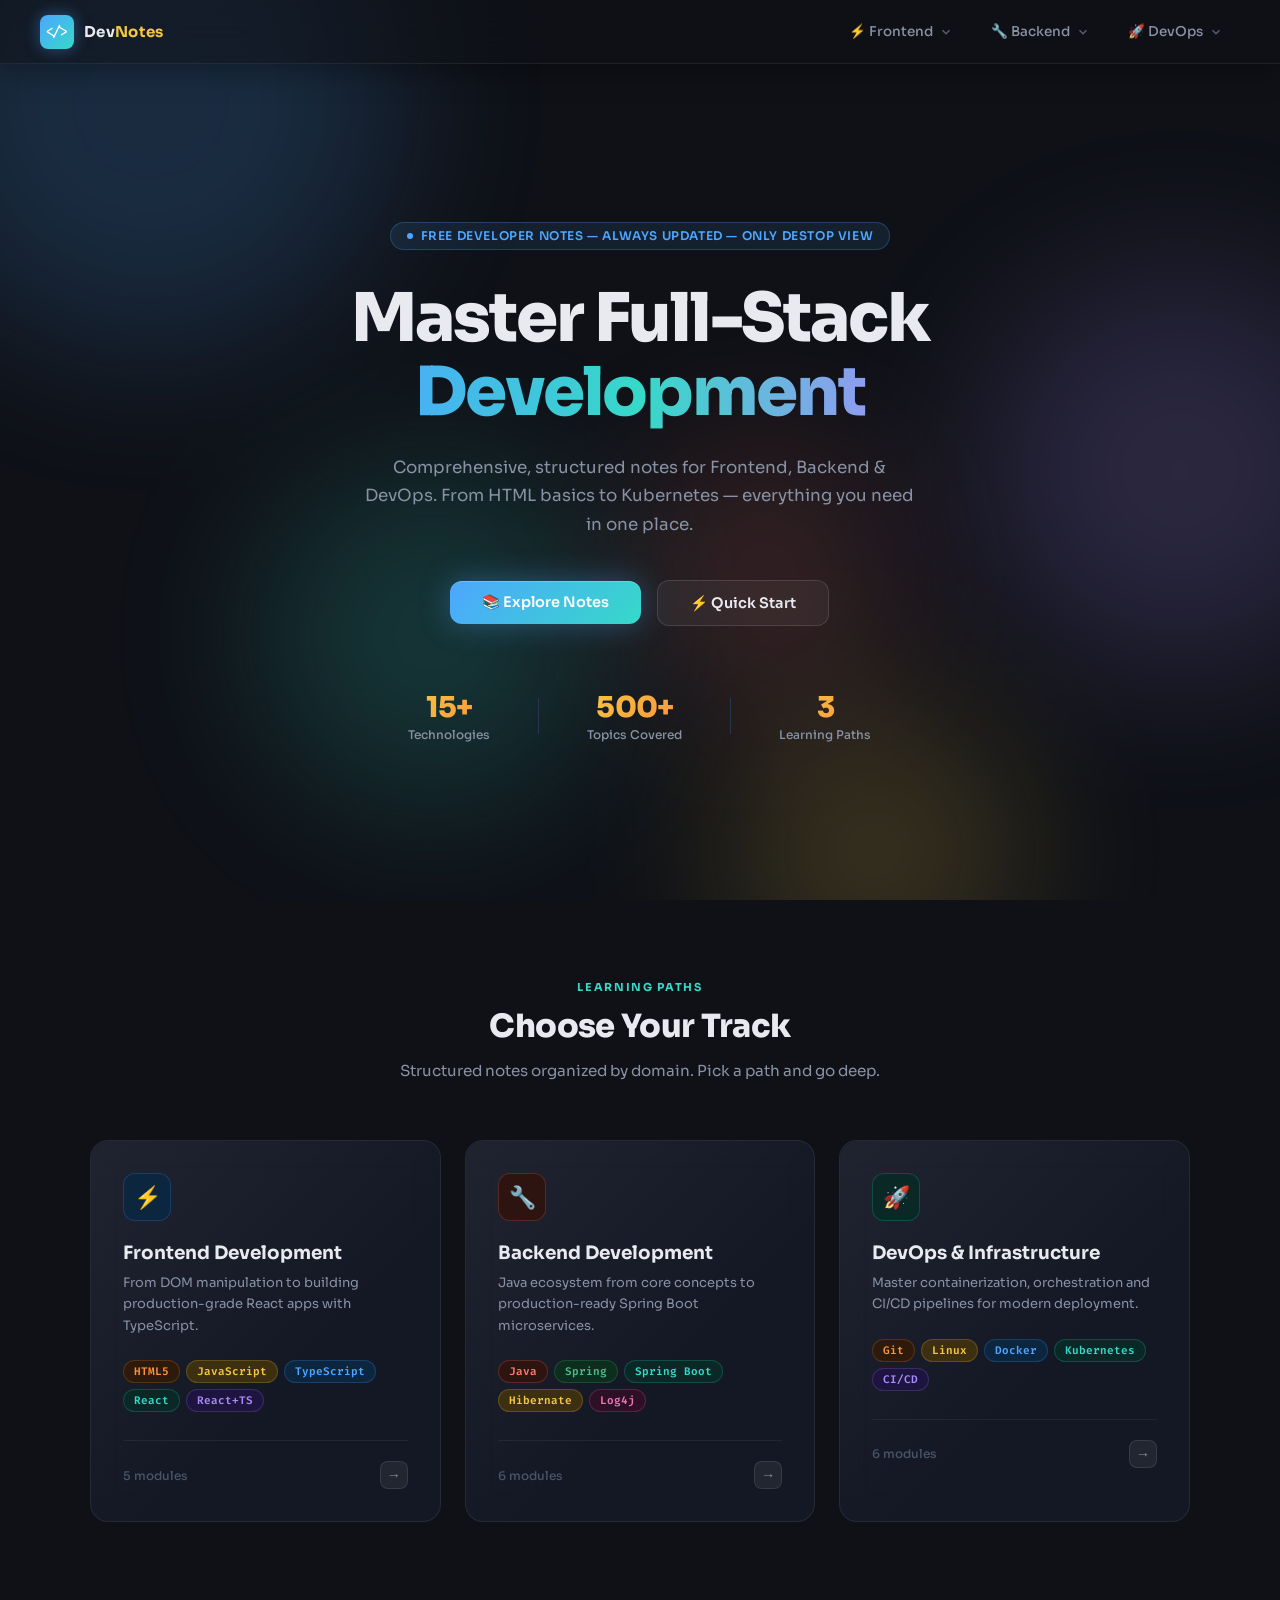
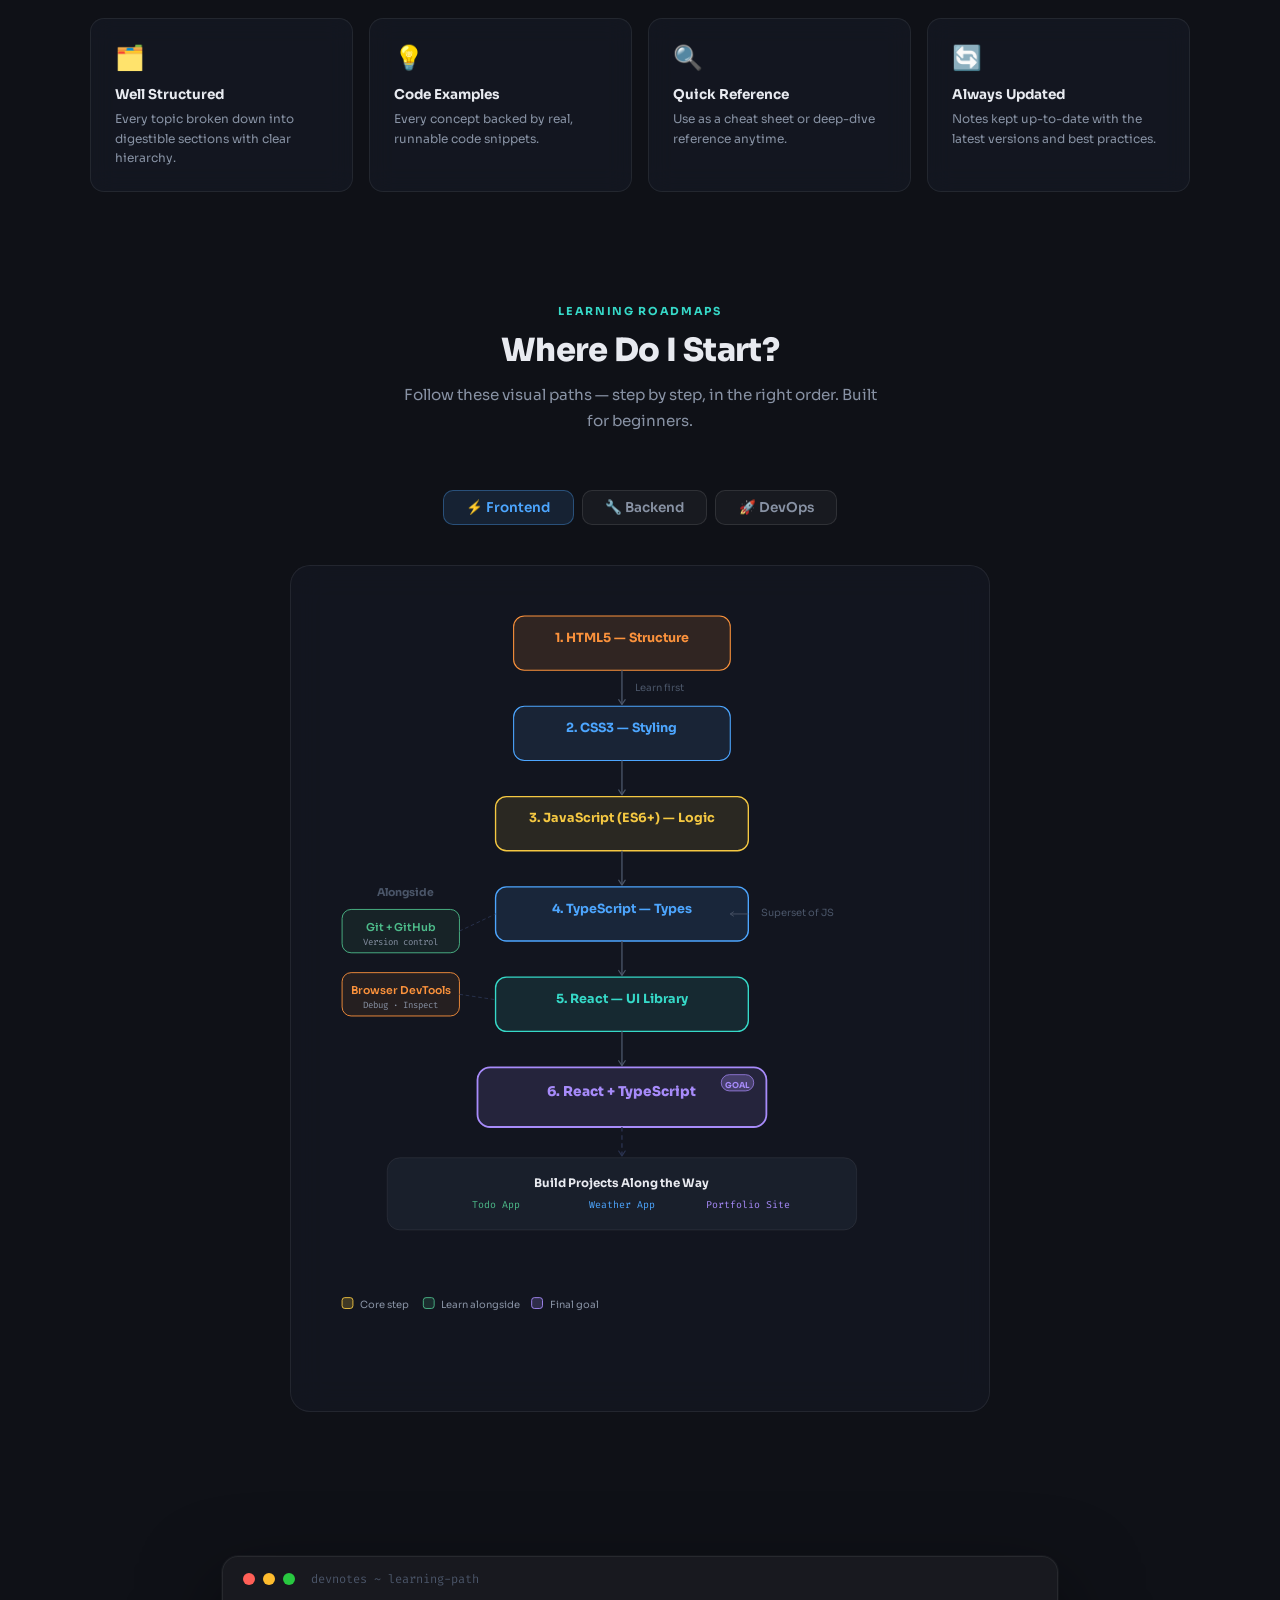
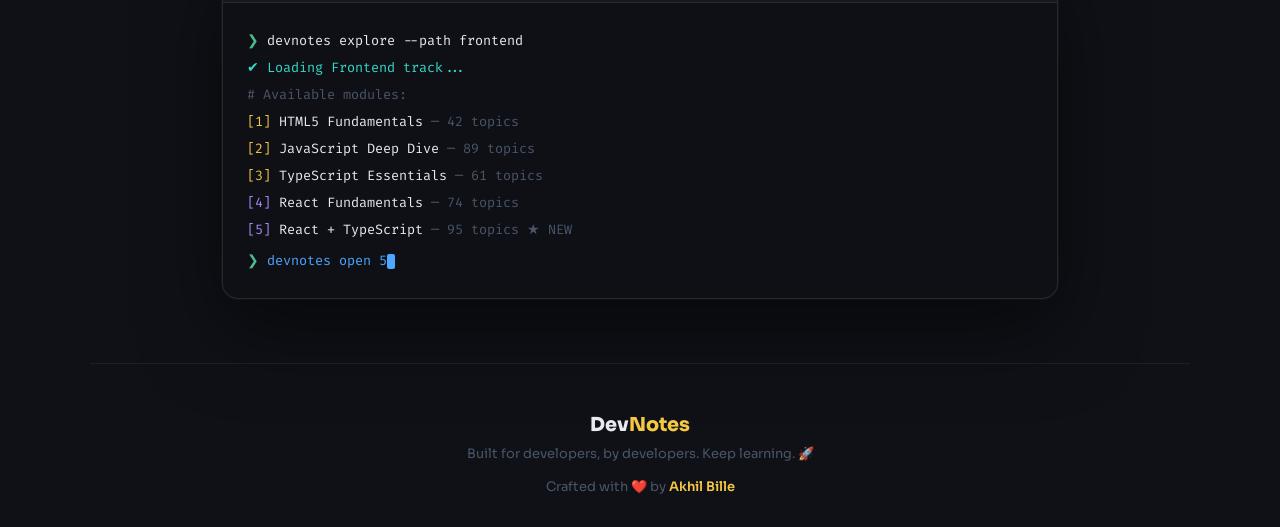
==== index.html @ 104e7ff0 "First Draft" ====
<!DOCTYPE html>
<html lang="en">
<head>
<meta charset="UTF-8">
<meta name="viewport" content="width=device-width, initial-scale=1.0">
<title>DevNotes — Master Full-Stack Development</title>
<link href="https://fonts.googleapis.com/css2?family=Fira+Code:wght@400;500&family=Sora:wght@300;400;500;600;700;800&display=swap" rel="stylesheet">
<link rel="stylesheet" href="/styles/index.css">
</head>
<body>

<!-- Background Orbs -->
<div class="bg-canvas">
  <div class="orb orb-1"></div>
  <div class="orb orb-2"></div>
  <div class="orb orb-3"></div>
  <div class="orb orb-4"></div>
  <div class="orb orb-5"></div>
</div>

<!-- ===== NAVBAR ===== -->
<nav class="navbar">
  <a href="#" class="nav-logo">
    <div class="nav-logo-icon">&lt;/&gt;</div>
    <span class="nav-logo-text">Dev<span>Notes</span></span>
  </a>

  <ul class="nav-links">

    <!-- Frontend -->
    <li class="nav-item">
      <button class="nav-link">
        <span>⚡ Frontend</span>
        <svg class="chevron" viewBox="0 0 24 24" fill="none" stroke="currentColor" stroke-width="2.5"><path d="M6 9l6 6 6-6"/></svg>
      </button>
      <div class="dropdown">
        <div class="dropdown-label">Core</div>
        <a class="dropdown-item" href="/Frontend/1.HTML and CSS/Complete_HTML_CSS_notes.html">
          <span class="di-dot" style="background:var(--c-orange)"></span> HTML5
          <span class="di-badge" style="background:var(--c-orange-dim);color:var(--c-orange)">Notes</span>
        </a>
        <a class="dropdown-item" href="/Frontend/2.JS/js-notes.html">
          <span class="di-dot" style="background:var(--c-yellow)"></span> JavaScript
          <span class="di-badge" style="background:var(--c-yellow-dim);color:var(--c-yellow)">Notes</span>
        </a>
        <a class="dropdown-item" href="/Frontend/3.TS/TypeScript Notes.html">
          <span class="di-dot" style="background:var(--c-blue)"></span> TypeScript
          <span class="di-badge" style="background:var(--c-blue-dim);color:var(--c-blue)">Notes</span>
        </a>
        <div class="dropdown-divider"></div>
        <div class="dropdown-label">Frameworks</div>
        <a class="dropdown-item" href="/Frontend/4.React/React_Complete_Notes.html">
          <span class="di-dot" style="background:var(--c-teal)"></span> React
          <span class="di-badge" style="background:var(--c-teal-dim);color:var(--c-teal)">Notes</span>
        </a>
        <a class="dropdown-item" href="/Frontend/4.React/Complete React Typescript notes.html">
          <span class="di-dot" style="background:var(--c-purple)"></span> React + TypeScript
          <span class="di-badge" style="background:var(--c-purple-dim);color:var(--c-purple)">New</span>
        </a>
      </div>
    </li>

    <!-- Backend -->
    <li class="nav-item">
      <button class="nav-link">
        <span>🔧 Backend</span>
        <svg class="chevron" viewBox="0 0 24 24" fill="none" stroke="currentColor" stroke-width="2.5"><path d="M6 9l6 6 6-6"/></svg>
      </button>
      <div class="dropdown">
        <div class="dropdown-label">Languages</div>
        <a class="dropdown-item" href="/Languages/Java Basics.html">
          <span class="di-dot" style="background:var(--c-coral)"></span> Java Basics
          <span class="di-badge" style="background:var(--c-coral-dim);color:var(--c-coral)">Notes</span>
        </a>
        <a class="dropdown-item" href="/Languages/Java Advanced.html">
          <span class="di-dot" style="background:var(--c-teal)"></span> Java Advanced
          <span class="di-badge" style="background:var(--c-teal-dim);color:var(--c-teal)">Notes</span>
        </a>
        <div class="dropdown-divider"></div>
        <div class="dropdown-label">Frameworks</div>
        <a class="dropdown-item" href="/404/coming-soon.html">
          <span class="di-dot" style="background:var(--c-green)"></span> Spring
          <span class="di-badge" style="background:var(--c-green-dim);color:var(--c-green)">Notes</span>
        </a>
        <a class="dropdown-item" href="/404/coming-soon.html">
          <span class="di-dot" style="background:var(--c-teal)"></span> Spring Boot
          <span class="di-badge" style="background:var(--c-teal-dim);color:var(--c-teal)">Notes</span>
        </a>
        <a class="dropdown-item" href="/404/coming-soon.html">
          <span class="di-dot" style="background:var(--c-yellow)"></span> Hibernate
          <span class="di-badge" style="background:var(--c-yellow-dim);color:var(--c-yellow)">Notes</span>
        </a>
        <a class="dropdown-item" href="/404/coming-soon.html">
          <span class="di-dot" style="background:var(--c-pink)"></span> Log4j
          <span class="di-badge" style="background:var(--c-pink-dim);color:var(--c-pink)">Notes</span>
        </a>
        <a class="dropdown-item" href="404/coming-soon.html">
          <span class="di-dot" style="background:var(--c-blue)"></span> REST APIs
        </a>
      </div>
    </li>

    <!-- DevOps -->
    <li class="nav-item">
      <button class="nav-link">
        <span>🚀 DevOps</span>
        <svg class="chevron" viewBox="0 0 24 24" fill="none" stroke="currentColor" stroke-width="2.5"><path d="M6 9l6 6 6-6"/></svg>
      </button>
      <div class="dropdown">
        <div class="dropdown-label">Version Control</div>
        <a class="dropdown-item" href="/DevOps/1.Git/Git Notes.html">
          <span class="di-dot" style="background:var(--c-orange)"></span> Git
          <span class="di-badge" style="background:var(--c-orange-dim);color:var(--c-orange)">Notes</span>
        </a>
        <div class="dropdown-divider"></div>
        <div class="dropdown-label">Systems & Infra</div>
        <a class="dropdown-item" href="/404/coming-soon.html">
          <span class="di-dot" style="background:var(--c-yellow)"></span> Linux
          <span class="di-badge" style="background:var(--c-yellow-dim);color:var(--c-yellow)">Notes</span>
        </a>
        <a class="dropdown-item" href="/404/coming-soon.html">
          <span class="di-dot" style="background:var(--c-blue)"></span> Docker
          <span class="di-badge" style="background:var(--c-blue-dim);color:var(--c-blue)">Notes</span>
        </a>
        <a class="dropdown-item" href="/404/coming-soon.html">
          <span class="di-dot" style="background:var(--c-teal)"></span> Kubernetes
          <span class="di-badge" style="background:var(--c-teal-dim);color:var(--c-teal)">Notes</span>
        </a>
        <a class="dropdown-item" href="/404/coming-soon.html">
          <span class="di-dot" style="background:var(--c-purple)"></span> CI/CD
        </a>
        <a class="dropdown-item" href="/404/coming-soon.html">
          <span class="di-dot" style="background:var(--c-green)"></span> Nginx
        </a>
      </div>
    </li>

  </ul>

  <!-- <div class="nav-right">
    <button class="btn-outline">Sign in</button>
    <button class="btn-primary-nav">Get Started →</button>
  </div> -->
</nav>

<!-- ===== HERO ===== -->
<section class="hero">
  <div class="hero-inner">
    <div class="hero-badge">
      <span class="hero-badge-dot"></span>
      Free Developer Notes — Always Updated — Only Destop View
    </div>
    <h1 class="hero-title">
      <span class="line1">Master Full-Stack</span>
      <span class="line2">Development</span>
    </h1>
    <p class="hero-subtitle">
      Comprehensive, structured notes for Frontend, Backend & DevOps. From HTML basics to Kubernetes — everything you need in one place.
    </p>
    <div class="hero-cta">
      <a href="#" class="btn-glass-primary">
        📚 Explore Notes
      </a>
      <a href="#" class="btn-glass-secondary">
        ⚡ Quick Start
      </a>
    </div>
    <div class="hero-stats">
      <div class="stat">
        <div class="stat-value">15+</div>
        <div class="stat-label">Technologies</div>
      </div>
      <div class="stat-divider"></div>
      <div class="stat">
        <div class="stat-value">500+</div>
        <div class="stat-label">Topics Covered</div>
      </div>
      <div class="stat-divider"></div>
      <div class="stat">
        <div class="stat-value">3</div>
        <div class="stat-label">Learning Paths</div>
      </div>
    </div>
  </div>
</section>

<!-- ===== LEARNING PATHS ===== -->
<section class="section">
  <div class="section-header-text">
    <div class="section-eyebrow">Learning Paths</div>
    <div class="section-title">Choose Your Track</div>
    <p class="section-desc">Structured notes organized by domain. Pick a path and go deep.</p>
  </div>

  <div class="cards-grid">

    <!-- Frontend Card -->
    <div class="glass-card">
      <div class="card-glow" style="background:var(--c-blue)"></div>
      <div class="card-icon" style="background:var(--c-blue-dim);border:1px solid rgba(77,166,255,0.2)">⚡</div>
      <div class="card-title">Frontend Development</div>
      <p class="card-desc">From DOM manipulation to building production-grade React apps with TypeScript.</p>
      <div class="card-tags">
        <span class="tag" style="background:var(--c-orange-dim);color:var(--c-orange);border-color:rgba(251,146,60,0.2)">HTML5</span>
        <span class="tag" style="background:var(--c-yellow-dim);color:var(--c-yellow);border-color:rgba(245,200,66,0.2)">JavaScript</span>
        <span class="tag" style="background:var(--c-blue-dim);color:var(--c-blue);border-color:rgba(77,166,255,0.2)">TypeScript</span>
        <span class="tag" style="background:var(--c-teal-dim);color:var(--c-teal);border-color:rgba(54,217,200,0.2)">React</span>
        <span class="tag" style="background:var(--c-purple-dim);color:var(--c-purple);border-color:rgba(167,139,250,0.2)">React+TS</span>
      </div>
      <div class="card-footer">
        <span class="card-count">5 modules</span>
        <span class="card-arrow">→</span>
      </div>
    </div>

    <!-- Backend Card -->
    <div class="glass-card">
      <div class="card-glow" style="background:var(--c-coral)"></div>
      <div class="card-icon" style="background:var(--c-coral-dim);border:1px solid rgba(255,124,110,0.2)">🔧</div>
      <div class="card-title">Backend Development</div>
      <p class="card-desc">Java ecosystem from core concepts to production-ready Spring Boot microservices.</p>
      <div class="card-tags">
        <span class="tag" style="background:var(--c-coral-dim);color:var(--c-coral);border-color:rgba(255,124,110,0.2)">Java</span>
        <span class="tag" style="background:var(--c-green-dim);color:var(--c-green);border-color:rgba(77,187,138,0.2)">Spring</span>
        <span class="tag" style="background:var(--c-teal-dim);color:var(--c-teal);border-color:rgba(54,217,200,0.2)">Spring Boot</span>
        <span class="tag" style="background:var(--c-yellow-dim);color:var(--c-yellow);border-color:rgba(245,200,66,0.2)">Hibernate</span>
        <span class="tag" style="background:var(--c-pink-dim);color:var(--c-pink);border-color:rgba(244,114,182,0.2)">Log4j</span>
      </div>
      <div class="card-footer">
        <span class="card-count">6 modules</span>
        <span class="card-arrow">→</span>
      </div>
    </div>

    <!-- DevOps Card -->
    <div class="glass-card">
      <div class="card-glow" style="background:var(--c-teal)"></div>
      <div class="card-icon" style="background:var(--c-teal-dim);border:1px solid rgba(54,217,200,0.2)">🚀</div>
      <div class="card-title">DevOps & Infrastructure</div>
      <p class="card-desc">Master containerization, orchestration and CI/CD pipelines for modern deployment.</p>
      <div class="card-tags">
        <span class="tag" style="background:var(--c-orange-dim);color:var(--c-orange);border-color:rgba(251,146,60,0.2)">Git</span>
        <span class="tag" style="background:var(--c-yellow-dim);color:var(--c-yellow);border-color:rgba(245,200,66,0.2)">Linux</span>
        <span class="tag" style="background:var(--c-blue-dim);color:var(--c-blue);border-color:rgba(77,166,255,0.2)">Docker</span>
        <span class="tag" style="background:var(--c-teal-dim);color:var(--c-teal);border-color:rgba(54,217,200,0.2)">Kubernetes</span>
        <span class="tag" style="background:var(--c-purple-dim);color:var(--c-purple);border-color:rgba(167,139,250,0.2)">CI/CD</span>
      </div>
      <div class="card-footer">
        <span class="card-count">6 modules</span>
        <span class="card-arrow">→</span>
      </div>
    </div>

  </div>
</section>

<!-- ===== FEATURES ===== -->
<section class="section" style="padding-top:1rem">
  <div class="features-row">
    <div class="feat-card">
      <div class="feat-icon">🗂️</div>
      <div class="feat-title">Well Structured</div>
      <p class="feat-desc">Every topic broken down into digestible sections with clear hierarchy.</p>
    </div>
    <div class="feat-card">
      <div class="feat-icon">💡</div>
      <div class="feat-title">Code Examples</div>
      <p class="feat-desc">Every concept backed by real, runnable code snippets.</p>
    </div>
    <div class="feat-card">
      <div class="feat-icon">🔍</div>
      <div class="feat-title">Quick Reference</div>
      <p class="feat-desc">Use as a cheat sheet or deep-dive reference anytime.</p>
    </div>
    <div class="feat-card">
      <div class="feat-icon">🔄</div>
      <div class="feat-title">Always Updated</div>
      <p class="feat-desc">Notes kept up-to-date with the latest versions and best practices.</p>
    </div>
  </div>
</section>

<!-- ===== ROADMAP SECTION ===== -->
<section class="section" style="padding-top:2rem">
  <div class="section-header-text">
    <div class="section-eyebrow">Learning Roadmaps</div>
    <div class="section-title">Where Do I Start?</div>
    <p class="section-desc">Follow these visual paths — step by step, in the right order. Built for beginners.</p>
  </div>

  <!-- Tab switcher -->
  <div style="display:flex;justify-content:center;gap:0.5rem;margin-bottom:2.5rem;">
    <button class="road-tab active" onclick="switchTab('frontend',this)">⚡ Frontend</button>
    <button class="road-tab" onclick="switchTab('backend',this)">🔧 Backend</button>
    <button class="road-tab" onclick="switchTab('devops',this)">🚀 DevOps</button>
  </div>

  <!-- Frontend Roadmap -->
  <div id="tab-frontend" class="roadmap-panel" style="display:block">
    <div class="roadmap-wrap">
      <svg width="100%" viewBox="0 0 720 860" role="img">
        <title>Frontend learning path</title>
        <desc>Step by step frontend roadmap from HTML to React with TypeScript</desc>
        <defs>
          <marker id="arr" viewBox="0 0 10 10" refX="8" refY="5" markerWidth="6" markerHeight="6" orient="auto-start-reverse">
            <path d="M2 1L8 5L2 9" fill="none" stroke="context-stroke" stroke-width="1.5" stroke-linecap="round" stroke-linejoin="round"/>
          </marker>
        </defs>

        <!-- Step 1: HTML -->
        <g class="rnode" onclick="">
          <rect x="220" y="20" width="240" height="60" rx="12" fill="rgba(251,146,60,0.13)" stroke="#fb923c" stroke-width="1.2"/>
          <text x="340" y="44" text-anchor="middle" dominant-baseline="central" font-family="Sora,sans-serif" font-size="14" font-weight="700" fill="#fb923c">1. HTML5 — Structure</text>
        </g>

        <!-- Arrow -->
        <line x1="340" y1="80" x2="340" y2="118" stroke="#4a5568" stroke-width="1.5" marker-end="url(#arr)"/>
        <text x="355" y="103" font-family="Sora,sans-serif" font-size="11" fill="#4a5568">Learn first</text>

        <!-- Step 2: CSS -->
        <g class="rnode">
          <rect x="220" y="120" width="240" height="60" rx="12" fill="rgba(77,166,255,0.1)" stroke="#4da6ff" stroke-width="1.2"/>
          <text x="340" y="144" text-anchor="middle" dominant-baseline="central" font-family="Sora,sans-serif" font-size="14" font-weight="700" fill="#4da6ff">2. CSS3 — Styling</text>
        </g>

        <!-- Arrow -->
        <line x1="340" y1="180" x2="340" y2="218" stroke="#4a5568" stroke-width="1.5" marker-end="url(#arr)"/>

        <!-- Step 3: JavaScript -->
        <g class="rnode">
          <rect x="200" y="220" width="280" height="60" rx="12" fill="rgba(245,200,66,0.1)" stroke="#f5c842" stroke-width="1.5"/>
          <text x="340" y="244" text-anchor="middle" dominant-baseline="central" font-family="Sora,sans-serif" font-size="14" font-weight="700" fill="#f5c842">3. JavaScript (ES6+) — Logic</text>
        </g>

        <!-- Arrow splits into 2 -->
        <line x1="340" y1="280" x2="340" y2="318" stroke="#4a5568" stroke-width="1.5" marker-end="url(#arr)"/>

        <!-- Step 4: TypeScript -->
        <g class="rnode">
          <rect x="200" y="320" width="280" height="60" rx="12" fill="rgba(77,166,255,0.12)" stroke="#4da6ff" stroke-width="1.5"/>
          <text x="340" y="344" text-anchor="middle" dominant-baseline="central" font-family="Sora,sans-serif" font-size="14" font-weight="700" fill="#4da6ff">4. TypeScript — Types</text>
        </g>

        <!-- Label -->
        <text x="494" y="352" font-family="Sora,sans-serif" font-size="11" fill="#4a5568">Superset of JS</text>
        <line x1="480" y1="350" x2="460" y2="350" stroke="#4a5568" stroke-width="1" marker-end="url(#arr)"/>

        <!-- Arrow -->
        <line x1="340" y1="380" x2="340" y2="418" stroke="#4a5568" stroke-width="1.5" marker-end="url(#arr)"/>

        <!-- Step 5: React -->
        <g class="rnode">
          <rect x="200" y="420" width="280" height="60" rx="12" fill="rgba(54,217,200,0.1)" stroke="#36d9c8" stroke-width="1.5"/>
          <text x="340" y="444" text-anchor="middle" dominant-baseline="central" font-family="Sora,sans-serif" font-size="14" font-weight="700" fill="#36d9c8">5. React — UI Library</text>
        </g>

        <!-- Arrow -->
        <line x1="340" y1="480" x2="340" y2="518" stroke="#4a5568" stroke-width="1.5" marker-end="url(#arr)"/>

        <!-- Step 6: React + TS -->
        <g class="rnode">
          <rect x="180" y="520" width="320" height="66" rx="14" fill="rgba(167,139,250,0.13)" stroke="#a78bfa" stroke-width="2"/>
          <!-- Star badge -->
          <rect x="450" y="528" width="36" height="18" rx="9" fill="rgba(167,139,250,0.25)" stroke="#a78bfa" stroke-width="0.8"/>
          <text x="468" y="539" text-anchor="middle" dominant-baseline="central" font-family="Sora,sans-serif" font-size="9" font-weight="700" fill="#a78bfa">GOAL</text>
          <text x="340" y="547" text-anchor="middle" dominant-baseline="central" font-family="Sora,sans-serif" font-size="15" font-weight="800" fill="#a78bfa">6. React + TypeScript</text>
        </g>

        <!-- Parallel track: Tools -->
        <text x="100" y="330" text-anchor="middle" font-family="Sora,sans-serif" font-size="12" font-weight="700" fill="#4a5568">Alongside</text>
        <rect x="30" y="345" width="130" height="48" rx="10" fill="rgba(77,187,138,0.08)" stroke="#4dbb8a" stroke-width="1"/>
        <text x="95" y="364" text-anchor="middle" dominant-baseline="central" font-family="Sora,sans-serif" font-size="12" font-weight="600" fill="#4dbb8a">Git + GitHub</text>
        <text x="95" y="381" text-anchor="middle" dominant-baseline="central" font-family="Fira Code,monospace" font-size="10" fill="#8892a4">Version control</text>

        <rect x="30" y="415" width="130" height="48" rx="10" fill="rgba(251,146,60,0.08)" stroke="#fb923c" stroke-width="1"/>
        <text x="95" y="434" text-anchor="middle" dominant-baseline="central" font-family="Sora,sans-serif" font-size="12" font-weight="600" fill="#fb923c">Browser DevTools</text>
        <text x="95" y="451" text-anchor="middle" dominant-baseline="central" font-family="Fira Code,monospace" font-size="10" fill="#8892a4">Debug · Inspect</text>

        <!-- Dotted link from parallel to main -->
        <line x1="160" y1="369" x2="200" y2="350" stroke="#2a3350" stroke-width="1" stroke-dasharray="4 3"/>
        <line x1="160" y1="439" x2="200" y2="445" stroke="#2a3350" stroke-width="1" stroke-dasharray="4 3"/>

        <!-- Projects section -->
        <rect x="80" y="620" width="520" height="80" rx="14" fill="rgba(30,37,53,0.6)" stroke="rgba(255,255,255,0.08)" stroke-width="1"/>
        <text x="340" y="648" text-anchor="middle" dominant-baseline="central" font-family="Sora,sans-serif" font-size="13" font-weight="700" fill="#e8eaf0">Build Projects Along the Way</text>
        <text x="200" y="672" text-anchor="middle" dominant-baseline="central" font-family="Fira Code,monospace" font-size="11" fill="#4dbb8a">Todo App</text>
        <text x="340" y="672" text-anchor="middle" dominant-baseline="central" font-family="Fira Code,monospace" font-size="11" fill="#4da6ff">Weather App</text>
        <text x="480" y="672" text-anchor="middle" dominant-baseline="central" font-family="Fira Code,monospace" font-size="11" fill="#a78bfa">Portfolio Site</text>

        <line x1="340" y1="586" x2="340" y2="618" stroke="#2a3350" stroke-width="1.5" stroke-dasharray="5 4" marker-end="url(#arr)"/>

        <!-- legend -->
        <rect x="30" y="775" width="12" height="12" rx="3" fill="rgba(245,200,66,0.2)" stroke="#f5c842" stroke-width="1"/>
        <text x="50" y="783" font-family="Sora,sans-serif" font-size="11" fill="#8892a4" dominant-baseline="central">Core step</text>
        <rect x="120" y="775" width="12" height="12" rx="3" fill="rgba(77,187,138,0.15)" stroke="#4dbb8a" stroke-width="1"/>
        <text x="140" y="783" font-family="Sora,sans-serif" font-size="11" fill="#8892a4" dominant-baseline="central">Learn alongside</text>
        <rect x="240" y="775" width="12" height="12" rx="3" fill="rgba(167,139,250,0.2)" stroke="#a78bfa" stroke-width="1"/>
        <text x="260" y="783" font-family="Sora,sans-serif" font-size="11" fill="#8892a4" dominant-baseline="central">Final goal</text>
      </svg>
    </div>
  </div>

  <!-- Backend Roadmap -->
  <div id="tab-backend" class="roadmap-panel" style="display:none">
    <div class="roadmap-wrap">
      <svg width="100%" viewBox="0 0 680 860" role="img">
        <title>Backend learning path</title>
        <desc>Step by step backend roadmap from Java core to Spring Boot</desc>
        <defs>
          <marker id="arr2" viewBox="0 0 10 10" refX="8" refY="5" markerWidth="6" markerHeight="6" orient="auto-start-reverse">
            <path d="M2 1L8 5L2 9" fill="none" stroke="context-stroke" stroke-width="1.5" stroke-linecap="round" stroke-linejoin="round"/>
          </marker>
        </defs>

        <!-- Step 1: Java Core -->
        <g>
          <rect x="200" y="20" width="280" height="60" rx="12" fill="rgba(255,124,110,0.12)" stroke="#ff7c6e" stroke-width="1.5"/>
          <text x="340" y="44" text-anchor="middle" dominant-baseline="central" font-family="Sora,sans-serif" font-size="14" font-weight="700" fill="#ff7c6e">1. Java Core — Foundation</text>
          <text x="340" y="63" text-anchor="middle" dominant-baseline="central" font-family="Fira Code,monospace" font-size="11" fill="#8892a4">OOP · Collections · Exceptions · I/O</text>
        </g>

        <line x1="340" y1="80" x2="340" y2="118" stroke="#4a5568" stroke-width="1.5" marker-end="url(#arr2)"/>
        <text x="355" y="103" font-family="Sora,sans-serif" font-size="11" fill="#4a5568">Then add</text>

        <!-- Step 2: Java Advanced -->
        <g>
          <rect x="200" y="120" width="280" height="60" rx="12" fill="rgba(255,124,110,0.08)" stroke="#ff7c6e" stroke-width="1"/>
          <text x="340" y="144" text-anchor="middle" dominant-baseline="central" font-family="Sora,sans-serif" font-size="14" font-weight="700" fill="#ff7c6e">2. Java Advanced</text>
          <text x="340" y="163" text-anchor="middle" dominant-baseline="central" font-family="Fira Code,monospace" font-size="11" fill="#8892a4">Generics · Streams · Lambdas · Threads</text>
        </g>

        <line x1="340" y1="180" x2="340" y2="218" stroke="#4a5568" stroke-width="1.5" marker-end="url(#arr2)"/>

        <!-- Step 3: Spring Core -->
        <g>
          <rect x="200" y="220" width="280" height="60" rx="12" fill="rgba(77,187,138,0.12)" stroke="#4dbb8a" stroke-width="1.5"/>
          <text x="340" y="244" text-anchor="middle" dominant-baseline="central" font-family="Sora,sans-serif" font-size="14" font-weight="700" fill="#4dbb8a">3. Spring Framework</text>
          <text x="340" y="263" text-anchor="middle" dominant-baseline="central" font-family="Fira Code,monospace" font-size="11" fill="#8892a4">IoC · DI · Beans · AOP · MVC</text>
        </g>

        <line x1="340" y1="280" x2="340" y2="318" stroke="#4a5568" stroke-width="1.5" marker-end="url(#arr2)"/>

        <!-- Step 4: Spring Boot -->
        <g>
          <rect x="200" y="320" width="280" height="60" rx="12" fill="rgba(54,217,200,0.12)" stroke="#36d9c8" stroke-width="1.5"/>
          <text x="340" y="344" text-anchor="middle" dominant-baseline="central" font-family="Sora,sans-serif" font-size="14" font-weight="700" fill="#36d9c8">4. Spring Boot</text>
          <text x="340" y="363" text-anchor="middle" dominant-baseline="central" font-family="Fira Code,monospace" font-size="11" fill="#8892a4">Auto-config · REST APIs · Actuator</text>
        </g>

        <!-- Split into two parallel: Hibernate + Log4j -->
        <line x1="340" y1="380" x2="200" y2="418" stroke="#4a5568" stroke-width="1.5" marker-end="url(#arr2)"/>
        <line x1="340" y1="380" x2="480" y2="418" stroke="#4a5568" stroke-width="1.5" marker-end="url(#arr2)"/>
        <text x="340" y="396" text-anchor="middle" font-family="Sora,sans-serif" font-size="10" fill="#4a5568">add to your project</text>

        <!-- Step 5a: Hibernate -->
        <g>
          <rect x="80" y="420" width="230" height="60" rx="12" fill="rgba(245,200,66,0.1)" stroke="#f5c842" stroke-width="1.2"/>
          <text x="195" y="444" text-anchor="middle" dominant-baseline="central" font-family="Sora,sans-serif" font-size="13" font-weight="700" fill="#f5c842">5a. Hibernate / JPA</text>
          <text x="195" y="463" text-anchor="middle" dominant-baseline="central" font-family="Fira Code,monospace" font-size="10" fill="#8892a4">ORM · Entities · Relationships</text>
        </g>

        <!-- Step 5b: Log4j -->
        <g>
          <rect x="370" y="420" width="230" height="60" rx="12" fill="rgba(244,114,182,0.1)" stroke="#f472b6" stroke-width="1.2"/>
          <text x="485" y="444" text-anchor="middle" dominant-baseline="central" font-family="Sora,sans-serif" font-size="13" font-weight="700" fill="#f472b6">5b. Log4j / Logging</text>
          <text x="485" y="463" text-anchor="middle" dominant-baseline="central" font-family="Fira Code,monospace" font-size="10" fill="#8892a4">Loggers · Appenders · Levels</text>
        </g>

        <!-- Merge back -->
        <line x1="195" y1="480" x2="280" y2="518" stroke="#4a5568" stroke-width="1.5" marker-end="url(#arr2)"/>
        <line x1="485" y1="480" x2="400" y2="518" stroke="#4a5568" stroke-width="1.5" marker-end="url(#arr2)"/>

        <!-- Step 6: REST API Production -->
        <g>
          <rect x="180" y="520" width="320" height="66" rx="14" fill="rgba(167,139,250,0.13)" stroke="#a78bfa" stroke-width="2"/>
          <rect x="450" y="528" width="36" height="18" rx="9" fill="rgba(167,139,250,0.25)" stroke="#a78bfa" stroke-width="0.8"/>
          <text x="468" y="539" text-anchor="middle" dominant-baseline="central" font-family="Sora,sans-serif" font-size="9" font-weight="700" fill="#a78bfa">GOAL</text>
          <text x="340" y="547" text-anchor="middle" dominant-baseline="central" font-family="Sora,sans-serif" font-size="15" font-weight="800" fill="#a78bfa">6. Production REST API</text>
          <text x="340" y="568" text-anchor="middle" dominant-baseline="central" font-family="Fira Code,monospace" font-size="11" fill="#8892a4">Security · DB · Logging · Deployment-ready</text>
        </g>

        <!-- Alongside -->
        <text x="580" y="220" text-anchor="middle" font-family="Sora,sans-serif" font-size="12" font-weight="700" fill="#4a5568">Tools</text>
        <rect x="530" y="235" width="120" height="42" rx="10" fill="rgba(251,146,60,0.08)" stroke="#fb923c" stroke-width="1"/>
        <text x="590" y="256" text-anchor="middle" dominant-baseline="central" font-family="Sora,sans-serif" font-size="12" font-weight="600" fill="#fb923c">Maven/Gradle</text>

        <rect x="530" y="290" width="120" height="42" rx="10" fill="rgba(77,166,255,0.08)" stroke="#4da6ff" stroke-width="1"/>
        <text x="590" y="311" text-anchor="middle" dominant-baseline="central" font-family="Sora,sans-serif" font-size="12" font-weight="600" fill="#4da6ff">Postman</text>

        <rect x="530" y="345" width="120" height="42" rx="10" fill="rgba(77,187,138,0.08)" stroke="#4dbb8a" stroke-width="1"/>
        <text x="590" y="366" text-anchor="middle" dominant-baseline="central" font-family="Sora,sans-serif" font-size="12" font-weight="600" fill="#4dbb8a">MySQL / H2</text>

        <line x1="530" y1="256" x2="480" y2="250" stroke="#2a3350" stroke-width="1" stroke-dasharray="4 3"/>
        <line x1="530" y1="311" x2="480" y2="350" stroke="#2a3350" stroke-width="1" stroke-dasharray="4 3"/>
        <line x1="530" y1="366" x2="480" y2="380" stroke="#2a3350" stroke-width="1" stroke-dasharray="4 3"/>

        <!-- Projects -->
        <line x1="340" y1="586" x2="340" y2="618" stroke="#2a3350" stroke-width="1.5" stroke-dasharray="5 4" marker-end="url(#arr2)"/>
        <rect x="80" y="620" width="520" height="80" rx="14" fill="rgba(30,37,53,0.6)" stroke="rgba(255,255,255,0.08)" stroke-width="1"/>
        <text x="340" y="648" text-anchor="middle" dominant-baseline="central" font-family="Sora,sans-serif" font-size="13" font-weight="700" fill="#e8eaf0">Build Projects Along the Way</text>
        <text x="175" y="672" text-anchor="middle" dominant-baseline="central" font-family="Fira Code,monospace" font-size="11" fill="#ff7c6e">CRUD App</text>
        <text x="340" y="672" text-anchor="middle" dominant-baseline="central" font-family="Fira Code,monospace" font-size="11" fill="#4dbb8a">REST API</text>
        <text x="505" y="672" text-anchor="middle" dominant-baseline="central" font-family="Fira Code,monospace" font-size="11" fill="#a78bfa">Full Backend Service</text>

        <!-- legend -->
        <rect x="30" y="775" width="12" height="12" rx="3" fill="rgba(255,124,110,0.2)" stroke="#ff7c6e" stroke-width="1"/>
        <text x="50" y="783" font-family="Sora,sans-serif" font-size="11" fill="#8892a4" dominant-baseline="central">Java layer</text>
        <rect x="120" y="775" width="12" height="12" rx="3" fill="rgba(77,187,138,0.15)" stroke="#4dbb8a" stroke-width="1"/>
        <text x="140" y="783" font-family="Sora,sans-serif" font-size="11" fill="#8892a4" dominant-baseline="central">Spring layer</text>
        <rect x="240" y="775" width="12" height="12" rx="3" fill="rgba(167,139,250,0.2)" stroke="#a78bfa" stroke-width="1"/>
        <text x="260" y="783" font-family="Sora,sans-serif" font-size="11" fill="#8892a4" dominant-baseline="central">Final goal</text>
      </svg>
    </div>
  </div>

  <!-- DevOps Roadmap -->
  <div id="tab-devops" class="roadmap-panel" style="display:none">
    <div class="roadmap-wrap">
      <svg width="100%" viewBox="0 0 680 860" role="img">
        <title>DevOps learning path</title>
        <desc>Step by step DevOps roadmap from Git to Kubernetes</desc>
        <defs>
          <marker id="arr3" viewBox="0 0 10 10" refX="8" refY="5" markerWidth="6" markerHeight="6" orient="auto-start-reverse">
            <path d="M2 1L8 5L2 9" fill="none" stroke="context-stroke" stroke-width="1.5" stroke-linecap="round" stroke-linejoin="round"/>
          </marker>
        </defs>

        <!-- Step 1: Git -->
        <g>
          <rect x="220" y="20" width="240" height="60" rx="12" fill="rgba(251,146,60,0.13)" stroke="#fb923c" stroke-width="1.5"/>
          <text x="340" y="44" text-anchor="middle" dominant-baseline="central" font-family="Sora,sans-serif" font-size="14" font-weight="700" fill="#fb923c">1. Git — Version Control</text>
          <text x="340" y="63" text-anchor="middle" dominant-baseline="central" font-family="Fira Code,monospace" font-size="11" fill="#8892a4">Commit · Branch · Merge · Rebase</text>
        </g>

        <line x1="340" y1="80" x2="340" y2="118" stroke="#4a5568" stroke-width="1.5" marker-end="url(#arr3)"/>

        <!-- Step 2: Linux -->
        <g>
          <rect x="220" y="120" width="240" height="60" rx="12" fill="rgba(245,200,66,0.1)" stroke="#f5c842" stroke-width="1.5"/>
          <text x="340" y="144" text-anchor="middle" dominant-baseline="central" font-family="Sora,sans-serif" font-size="14" font-weight="700" fill="#f5c842">2. Linux — Command Line</text>
          <text x="340" y="163" text-anchor="middle" dominant-baseline="central" font-family="Fira Code,monospace" font-size="11" fill="#8892a4">Shell·Files·Permissions·Processes</text>
        </g>

        <line x1="340" y1="180" x2="340" y2="218" stroke="#4a5568" stroke-width="1.5" marker-end="url(#arr3)"/>

        <!-- Step 3: Docker -->
        <g>
          <rect x="200" y="220" width="280" height="60" rx="12" fill="rgba(77,166,255,0.12)" stroke="#4da6ff" stroke-width="1.5"/>
          <text x="340" y="244" text-anchor="middle" dominant-baseline="central" font-family="Sora,sans-serif" font-size="14" font-weight="700" fill="#4da6ff">3. Docker — Containers</text>
          <text x="340" y="263" text-anchor="middle" dominant-baseline="central" font-family="Fira Code,monospace" font-size="11" fill="#8892a4">Images · Containers · Volumes · Compose</text>
        </g>

        <line x1="340" y1="280" x2="340" y2="318" stroke="#4a5568" stroke-width="1.5" marker-end="url(#arr3)"/>

        <!-- Step 4: CI/CD -->
        <g>
          <rect x="200" y="320" width="280" height="60" rx="12" fill="rgba(77,187,138,0.12)" stroke="#4dbb8a" stroke-width="1.5"/>
          <text x="340" y="344" text-anchor="middle" dominant-baseline="central" font-family="Sora,sans-serif" font-size="14" font-weight="700" fill="#4dbb8a">4. CI/CD — Pipelines</text>
          <text x="340" y="363" text-anchor="middle" dominant-baseline="central" font-family="Fira Code,monospace" font-size="11" fill="#8892a4">GitHub Actions · Build · Test · Deploy</text>
        </g>

        <line x1="340" y1="380" x2="340" y2="418" stroke="#4a5568" stroke-width="1.5" marker-end="url(#arr3)"/>

        <!-- Step 5: Nginx -->
        <g>
          <rect x="200" y="420" width="280" height="60" rx="12" fill="rgba(54,217,200,0.1)" stroke="#36d9c8" stroke-width="1.2"/>
          <text x="340" y="444" text-anchor="middle" dominant-baseline="central" font-family="Sora,sans-serif" font-size="14" font-weight="700" fill="#36d9c8">5. Nginx — Web Server</text>
          <text x="340" y="463" text-anchor="middle" dominant-baseline="central" font-family="Fira Code,monospace" font-size="11" fill="#8892a4">Reverse Proxy · Load Balance · SSL</text>
        </g>

        <line x1="340" y1="480" x2="340" y2="518" stroke="#4a5568" stroke-width="1.5" marker-end="url(#arr3)"/>

        <!-- Step 6: Kubernetes -->
        <g>
          <rect x="180" y="520" width="320" height="66" rx="14" fill="rgba(167,139,250,0.13)" stroke="#a78bfa" stroke-width="2"/>
          <rect x="450" y="528" width="36" height="18" rx="9" fill="rgba(167,139,250,0.25)" stroke="#a78bfa" stroke-width="0.8"/>
          <text x="468" y="539" text-anchor="middle" dominant-baseline="central" font-family="Sora,sans-serif" font-size="9" font-weight="700" fill="#a78bfa">GOAL</text>
          <text x="340" y="547" text-anchor="middle" dominant-baseline="central" font-family="Sora,sans-serif" font-size="15" font-weight="800" fill="#a78bfa">6. Kubernetes — Orchestration</text>
          <text x="340" y="568" text-anchor="middle" dominant-baseline="central" font-family="Fira Code,monospace" font-size="11" fill="#8892a4">Pods · Services · Deployments · Scaling</text>
        </g>

        <!-- Concept flow on side -->
        <text x="88" y="175" text-anchor="middle" font-family="Sora,sans-serif" font-size="11" font-weight="700" fill="#4a5568">Core Idea</text>
        <rect x="22" y="190" width="132" height="38" rx="8" fill="rgba(30,37,53,0.5)" stroke="#2a3350" stroke-width="1"/>
        <text x="88" y="211" text-anchor="middle" dominant-baseline="central" font-family="Sora,sans-serif" font-size="11" fill="#8892a4">Write code locally</text>

        <rect x="22" y="245" width="132" height="38" rx="8" fill="rgba(30,37,53,0.5)" stroke="#2a3350" stroke-width="1"/>
        <text x="88" y="266" text-anchor="middle" dominant-baseline="central" font-family="Sora,sans-serif" font-size="11" fill="#8892a4">Package in Docker</text>

        <rect x="22" y="300" width="132" height="38" rx="8" fill="rgba(30,37,53,0.5)" stroke="#2a3350" stroke-width="1"/>
        <text x="88" y="321" text-anchor="middle" dominant-baseline="central" font-family="Sora,sans-serif" font-size="11" fill="#8892a4">Auto-deploy via CI</text>

        <rect x="22" y="355" width="132" height="38" rx="8" fill="rgba(30,37,53,0.5)" stroke="#2a3350" stroke-width="1"/>
        <text x="88" y="376" text-anchor="middle" dominant-baseline="central" font-family="Sora,sans-serif" font-size="11" fill="#8892a4">Scale with K8s</text>

        <line x1="22" y1="209" x2="22" y2="374" stroke="#2a3350" stroke-width="1" stroke-dasharray="3 3"/>
        <circle cx="22" cy="209" r="3" fill="#2a3350"/>
        <circle cx="22" cy="264" r="3" fill="#2a3350"/>
        <circle cx="22" cy="319" r="3" fill="#2a3350"/>
        <circle cx="22" cy="374" r="3" fill="#2a3350"/>

        <!-- Projects -->
        <line x1="340" y1="586" x2="340" y2="618" stroke="#2a3350" stroke-width="1.5" stroke-dasharray="5 4" marker-end="url(#arr3)"/>
        <rect x="80" y="620" width="520" height="80" rx="14" fill="rgba(30,37,53,0.6)" stroke="rgba(255,255,255,0.08)" stroke-width="1"/>
        <text x="340" y="648" text-anchor="middle" dominant-baseline="central" font-family="Sora,sans-serif" font-size="13" font-weight="700" fill="#e8eaf0">Build Projects Along the Way</text>
        <text x="175" y="672" text-anchor="middle" dominant-baseline="central" font-family="Fira Code,monospace" font-size="11" fill="#fb923c">Deploy a React App</text>
        <text x="340" y="672" text-anchor="middle" dominant-baseline="central" font-family="Fira Code,monospace" font-size="11" fill="#4da6ff">CI Pipeline</text>
        <text x="505" y="672" text-anchor="middle" dominant-baseline="central" font-family="Fira Code,monospace" font-size="11" fill="#a78bfa">K8s Cluster Setup</text>

        <!-- legend -->
        <rect x="30" y="775" width="12" height="12" rx="3" fill="rgba(251,146,60,0.2)" stroke="#fb923c" stroke-width="1"/>
        <text x="50" y="783" font-family="Sora,sans-serif" font-size="11" fill="#8892a4" dominant-baseline="central">Foundation</text>
        <rect x="130" y="775" width="12" height="12" rx="3" fill="rgba(77,166,255,0.15)" stroke="#4da6ff" stroke-width="1"/>
        <text x="150" y="783" font-family="Sora,sans-serif" font-size="11" fill="#8892a4" dominant-baseline="central">Infrastructure</text>
        <rect x="250" y="775" width="12" height="12" rx="3" fill="rgba(167,139,250,0.2)" stroke="#a78bfa" stroke-width="1"/>
        <text x="270" y="783" font-family="Sora,sans-serif" font-size="11" fill="#8892a4" dominant-baseline="central">Final goal</text>
      </svg>
    </div>
  </div>
</section>

<style>
  .road-tab {
    padding: 0.5rem 1.4rem;
    border-radius: 10px;
    font-size: 13.5px;
    font-weight: 600;
    font-family: 'Sora', sans-serif;
    border: 1px solid rgba(255,255,255,0.1);
    background: rgba(255,255,255,0.04);
    color: var(--muted);
    cursor: pointer;
    transition: all 0.2s;
  }
  .road-tab:hover { background: rgba(255,255,255,0.08); color: var(--text); }
  .road-tab.active {
    background: rgba(77,166,255,0.12);
    border-color: rgba(77,166,255,0.35);
    color: var(--c-blue);
  }
  .roadmap-wrap {
    max-width: 700px;
    margin: 0 auto;
    background: rgba(22,27,39,0.55);
    border: 1px solid rgba(255,255,255,0.07);
    border-radius: 20px;
    padding: 2rem 1.5rem;
    backdrop-filter: blur(16px);
    -webkit-backdrop-filter: blur(16px);
  }
  .roadmap-panel { animation: fadeInUp 0.35s ease both; }
</style>
<script>
function switchTab(id, btn) {
  document.querySelectorAll('.roadmap-panel').forEach(p => p.style.display = 'none');
  document.querySelectorAll('.road-tab').forEach(b => b.classList.remove('active'));
  document.getElementById('tab-' + id).style.display = 'block';
  btn.classList.add('active');
}
</script>

<!-- ===== TERMINAL ===== -->
<div class="terminal-section">
  <div class="terminal">
    <div class="terminal-header">
      <span class="t-dot t-dot-red"></span>
      <span class="t-dot t-dot-yellow"></span>
      <span class="t-dot t-dot-green"></span>
      <span class="t-title">devnotes ~ learning-path</span>
    </div>
    <div class="terminal-body">
      <div><span class="t-prompt">❯ </span><span class="t-cmd">devnotes explore --path frontend</span></div>
      <div><span class="t-output">✔ Loading Frontend track...</span></div>
      <div><span class="t-comment">#  Available modules:</span></div>
      <div><span class="t-highlight">  [1]</span><span class="t-cmd"> HTML5 Fundamentals        </span><span class="t-comment">─ 42 topics</span></div>
      <div><span class="t-highlight">  [2]</span><span class="t-cmd"> JavaScript Deep Dive      </span><span class="t-comment">─ 89 topics</span></div>
      <div><span class="t-highlight">  [3]</span><span class="t-cmd"> TypeScript Essentials     </span><span class="t-comment">─ 61 topics</span></div>
      <div><span class="t-purple">  [4]</span><span class="t-cmd"> React Fundamentals        </span><span class="t-comment">─ 74 topics</span></div>
      <div><span class="t-purple">  [5]</span><span class="t-cmd"> React + TypeScript        </span><span class="t-comment">─ 95 topics  ★ NEW</span></div>
      <div style="margin-top:4px"><span class="t-prompt">❯ </span><span class="t-blue">devnotes open 5</span><span class="t-cursor"></span></div>
    </div>
  </div>
</div>

<!-- ===== FOOTER ===== -->
<footer class="footer">
  <div class="footer-logo">Dev<span>Notes</span></div>
  <div class="footer-tagline">Built for developers, by developers. Keep learning. 🚀</div>
  <div style="margin-top:1rem;font-size:13px;color:var(--dim)">
    Crafted with ❤️ by <span style="color:var(--c-yellow);font-weight:600;">Akhil Bille</span>
  </div>
</footer>

</body>
</html>
---- styles/index.css ----
:root {
      --bg: #0f1117;
      --bg2: #161b27;
      --bg3: #1e2535;
      --bg4: #252d40;
      --card: #1a2035;
      --border: #2a3350;
      --text: #e8eaf0;
      --muted: #8892a4;
      --dim: #4a5568;

      --c-yellow: #f5c842;
      --c-yellow-dim: #3d3010;
      --c-blue: #4da6ff;
      --c-blue-dim: #0d2640;
      --c-green: #4dbb8a;
      --c-green-dim: #0d2e1e;
      --c-purple: #a78bfa;
      --c-purple-dim: #1e1440;
      --c-coral: #ff7c6e;
      --c-coral-dim: #2e1410;
      --c-teal: #36d9c8;
      --c-teal-dim: #0a2826;
      --c-pink: #f472b6;
      --c-pink-dim: #2d1025;
      --c-orange: #fb923c;
      --c-orange-dim: #2d1a0a;
  }

  * {
      margin: 0;
      padding: 0;
      box-sizing: border-box;
  }

  body {
      background: var(--bg);
      color: var(--text);
      font-family: 'Sora', sans-serif;
      min-height: 100vh;
      overflow-x: hidden;
  }

  /* ===== BACKGROUND ORBS ===== */
  .bg-canvas {
      position: fixed;
      inset: 0;
      z-index: 0;
      pointer-events: none;
      overflow: hidden;
  }

  .orb {
      position: absolute;
      border-radius: 50%;
      filter: blur(80px);
      opacity: 0.18;
      animation: floatOrb 12s ease-in-out infinite;
  }

  .orb-1 {
      width: 500px;
      height: 500px;
      background: var(--c-blue);
      top: -150px;
      left: -100px;
      animation-delay: 0s;
  }

  .orb-2 {
      width: 400px;
      height: 400px;
      background: var(--c-purple);
      top: 30%;
      right: -100px;
      animation-delay: 3s;
  }

  .orb-3 {
      width: 350px;
      height: 350px;
      background: var(--c-teal);
      bottom: 10%;
      left: 20%;
      animation-delay: 6s;
  }

  .orb-4 {
      width: 300px;
      height: 300px;
      background: var(--c-yellow);
      bottom: -100px;
      right: 20%;
      animation-delay: 1.5s;
  }

  .orb-5 {
      width: 250px;
      height: 250px;
      background: var(--c-coral);
      top: 50%;
      left: 50%;
      animation-delay: 4.5s;
  }

  @keyframes floatOrb {

      0%,
      100% {
          transform: translate(0, 0) scale(1);
      }

      33% {
          transform: translate(30px, -40px) scale(1.05);
      }

      66% {
          transform: translate(-20px, 30px) scale(0.97);
      }
  }

  /* ===== NAVBAR ===== */
  .navbar {
      position: fixed;
      top: 0;
      left: 0;
      right: 0;
      z-index: 1000;
      padding: 0 2.5rem;
      height: 64px;
      display: flex;
      align-items: center;
      justify-content: space-between;
      background: rgba(15, 17, 23, 0.55);
      backdrop-filter: blur(20px);
      -webkit-backdrop-filter: blur(20px);
      border-bottom: 1px solid rgba(255, 255, 255, 0.07);
      box-shadow: 0 4px 32px rgba(0, 0, 0, 0.4);
  }

  .nav-logo {
      display: flex;
      align-items: center;
      gap: 10px;
      text-decoration: none;
  }

  .nav-logo-icon {
      width: 34px;
      height: 34px;
      background: linear-gradient(135deg, var(--c-blue), var(--c-teal));
      border-radius: 8px;
      display: flex;
      align-items: center;
      justify-content: center;
      font-family: 'Fira Code', monospace;
      font-size: 14px;
      font-weight: 500;
      color: #fff;
      box-shadow: 0 0 16px rgba(77, 166, 255, 0.4);
  }

  .nav-logo-text {
      font-size: 15px;
      font-weight: 700;
      color: var(--text);
      letter-spacing: 0.02em;
  }

  .nav-logo-text span {
      color: var(--c-yellow);
  }

  .nav-links {
      display: flex;
      align-items: center;
      gap: 0.25rem;
      list-style: none;
  }

  .nav-item {
      position: relative;
  }

  .nav-link {
      display: flex;
      align-items: center;
      gap: 6px;
      padding: 0.45rem 1rem;
      font-size: 13.5px;
      font-weight: 500;
      color: var(--muted);
      text-decoration: none;
      border-radius: 8px;
      transition: all 0.2s;
      cursor: pointer;
      border: 1px solid transparent;
      background: none;
      font-family: 'Sora', sans-serif;
      white-space: nowrap;
  }

  .nav-link:hover,
  .nav-item:hover .nav-link {
      color: var(--text);
      background: rgba(255, 255, 255, 0.06);
      border-color: rgba(255, 255, 255, 0.08);
  }

  .nav-link .chevron {
      width: 14px;
      height: 14px;
      transition: transform 0.25s;
      opacity: 0.6;
  }

  .nav-item:hover .chevron {
      transform: rotate(180deg);
  }

  /* ===== DROPDOWN ===== */
  .dropdown {
      position: absolute;
      top: calc(100% + 5px);
      left: 50%;
      transform: translateX(-50%);
      min-width: 260px;
      background: rgba(22, 27, 39, 0.85);
      backdrop-filter: blur(24px);
      -webkit-backdrop-filter: blur(24px);
      border: 1px solid rgba(255, 255, 255, 0.1);
      border-radius: 14px;
      padding: 0.6rem;
      opacity: 0;
      visibility: hidden;
      transform: translateX(-50%) translateY(-8px);
      transition: all 0.22s cubic-bezier(0.16, 1, 0.3, 1);
      box-shadow: 0 20px 60px rgba(0, 0, 0, 0.5), 0 0 0 1px rgba(255, 255, 255, 0.05);
      z-index: 100;
  }

  .nav-item:hover .dropdown {
      opacity: 1;
      visibility: visible;
      transform: translateX(-50%) translateY(0);
  }

  .dropdown-label {
      font-size: 10px;
      font-weight: 600;
      text-transform: uppercase;
      letter-spacing: 0.12em;
      color: var(--dim);
      padding: 0.4rem 0.75rem 0.3rem;
  }

  .dropdown-item {
      display: flex;
      align-items: center;
      gap: 10px;
      padding: 0.55rem 0.75rem;
      border-radius: 8px;
      text-decoration: none;
      color: var(--muted);
      font-size: 13px;
      font-weight: 500;
      transition: all 0.15s;
      cursor: pointer;
  }

  .dropdown-item:hover {
      background: rgba(255, 255, 255, 0.07);
      color: var(--text);
  }

  .dropdown-item:hover .di-dot {
      transform: scale(1.3);
  }

  .di-dot {
      width: 8px;
      height: 8px;
      border-radius: 50%;
      flex-shrink: 0;
      transition: transform 0.15s;
  }

  .di-badge {
      margin-left: auto;
      font-size: 10px;
      padding: 2px 7px;
      border-radius: 20px;
      font-weight: 600;
      opacity: 0.8;
  }

  .dropdown-divider {
      height: 1px;
      background: rgba(255, 255, 255, 0.06);
      margin: 0.4rem 0.5rem;
  }

  /* Nav Right */
  .nav-right {
      display: flex;
      align-items: center;
      gap: 0.75rem;
  }

  .btn-outline {
      padding: 0.4rem 1rem;
      border-radius: 8px;
      font-size: 13px;
      font-weight: 600;
      font-family: 'Sora', sans-serif;
      border: 1px solid rgba(255, 255, 255, 0.15);
      background: transparent;
      color: var(--muted);
      cursor: pointer;
      transition: all 0.2s;
  }

  .btn-outline:hover {
      background: rgba(255, 255, 255, 0.06);
      color: var(--text);
      border-color: rgba(255, 255, 255, 0.25);
  }

  .btn-primary-nav {
      padding: 0.4rem 1.1rem;
      border-radius: 8px;
      font-size: 13px;
      font-weight: 600;
      font-family: 'Sora', sans-serif;
      border: none;
      background: linear-gradient(135deg, var(--c-blue), var(--c-teal));
      color: #fff;
      cursor: pointer;
      transition: all 0.2s;
      box-shadow: 0 0 18px rgba(77, 166, 255, 0.3);
  }

  .btn-primary-nav:hover {
      transform: translateY(-1px);
      box-shadow: 0 0 28px rgba(77, 166, 255, 0.5);
  }

  /* ===== HERO ===== */
  .hero {
      position: relative;
      z-index: 1;
      min-height: 100vh;
      display: flex;
      align-items: center;
      justify-content: center;
      padding: 8rem 2rem 4rem;
      text-align: center;
  }

  .hero-inner {
      max-width: 820px;
  }

  .hero-badge {
      display: inline-flex;
      align-items: center;
      gap: 8px;
      padding: 0.35rem 1rem;
      background: rgba(77, 166, 255, 0.1);
      border: 1px solid rgba(77, 166, 255, 0.25);
      border-radius: 100px;
      font-size: 12px;
      font-weight: 600;
      color: var(--c-blue);
      margin-bottom: 2rem;
      letter-spacing: 0.05em;
      text-transform: uppercase;
      animation: fadeInDown 0.6s ease both;
  }

  .hero-badge-dot {
      width: 6px;
      height: 6px;
      background: var(--c-blue);
      border-radius: 50%;
      animation: pulse 2s ease infinite;
  }

  @keyframes pulse {

      0%,
      100% {
          opacity: 1;
          transform: scale(1);
      }

      50% {
          opacity: 0.5;
          transform: scale(0.8);
      }
  }

  .hero-title {
      font-size: clamp(2.4rem, 6vw, 4.2rem);
      font-weight: 800;
      line-height: 1.1;
      letter-spacing: -0.03em;
      margin-bottom: 1.5rem;
      animation: fadeInUp 0.7s 0.1s ease both;
  }

  .hero-title .line1 {
      color: var(--text);
      display: block;
  }

  .hero-title .line2 {
      display: block;
      background: linear-gradient(90deg, var(--c-blue), var(--c-teal), var(--c-purple));
      -webkit-background-clip: text;
      -webkit-text-fill-color: transparent;
      background-clip: text;
  }

  .hero-subtitle {
      font-size: 1.05rem;
      color: var(--muted);
      line-height: 1.7;
      max-width: 560px;
      margin: 0 auto 2.5rem;
      font-weight: 400;
      animation: fadeInUp 0.7s 0.2s ease both;
  }

  .hero-cta {
      display: flex;
      align-items: center;
      justify-content: center;
      gap: 1rem;
      flex-wrap: wrap;
      animation: fadeInUp 0.7s 0.3s ease both;
  }

  .btn-glass-primary {
      display: inline-flex;
      align-items: center;
      gap: 8px;
      padding: 0.8rem 2rem;
      border-radius: 12px;
      font-size: 14.5px;
      font-weight: 600;
      font-family: 'Sora', sans-serif;
      background: linear-gradient(135deg, var(--c-blue), var(--c-teal));
      color: #fff;
      border: none;
      cursor: pointer;
      text-decoration: none;
      box-shadow: 0 0 30px rgba(77, 166, 255, 0.35), inset 0 1px 0 rgba(255, 255, 255, 0.2);
      transition: all 0.25s;
  }

  .btn-glass-primary:hover {
      transform: translateY(-2px);
      box-shadow: 0 0 50px rgba(77, 166, 255, 0.55), inset 0 1px 0 rgba(255, 255, 255, 0.2);
  }

  .btn-glass-secondary {
      display: inline-flex;
      align-items: center;
      gap: 8px;
      padding: 0.8rem 2rem;
      border-radius: 12px;
      font-size: 14.5px;
      font-weight: 600;
      font-family: 'Sora', sans-serif;
      background: rgba(255, 255, 255, 0.05);
      color: var(--text);
      border: 1px solid rgba(255, 255, 255, 0.12);
      cursor: pointer;
      text-decoration: none;
      backdrop-filter: blur(8px);
      transition: all 0.25s;
  }

  .btn-glass-secondary:hover {
      background: rgba(255, 255, 255, 0.09);
      border-color: rgba(255, 255, 255, 0.22);
      transform: translateY(-2px);
  }

  /* Hero Stats */
  .hero-stats {
      display: flex;
      align-items: center;
      justify-content: center;
      gap: 3rem;
      margin-top: 4rem;
      animation: fadeInUp 0.7s 0.4s ease both;
  }

  .stat {
      text-align: center;
  }

  .stat-value {
      font-size: 1.8rem;
      font-weight: 800;
      background: linear-gradient(135deg, var(--c-yellow), var(--c-orange));
      -webkit-background-clip: text;
      -webkit-text-fill-color: transparent;
      background-clip: text;
      letter-spacing: -0.02em;
  }

  .stat-label {
      font-size: 12px;
      color: var(--muted);
      font-weight: 500;
      margin-top: 2px;
  }

  .stat-divider {
      width: 1px;
      height: 36px;
      background: var(--border);
  }

  /* ===== GLASS CARD SECTIONS ===== */
  .section {
      position: relative;
      z-index: 1;
      padding: 5rem 2rem;
  }

  .section-header-text {
      text-align: center;
      margin-bottom: 3.5rem;
  }

  .section-eyebrow {
      font-size: 11px;
      font-weight: 700;
      text-transform: uppercase;
      letter-spacing: 0.15em;
      color: var(--c-teal);
      margin-bottom: 0.75rem;
  }

  .section-title {
      font-size: 2rem;
      font-weight: 800;
      color: var(--text);
      letter-spacing: -0.02em;
      margin-bottom: 0.75rem;
  }

  .section-desc {
      font-size: 0.95rem;
      color: var(--muted);
      max-width: 480px;
      margin: 0 auto;
      line-height: 1.7;
  }

  .cards-grid {
      display: grid;
      grid-template-columns: repeat(3, 1fr);
      gap: 1.5rem;
      max-width: 1100px;
      margin: 0 auto;
  }

  /* Glass Card */
  .glass-card {
      background: rgba(26, 32, 53, 0.5);
      border: 1px solid rgba(255, 255, 255, 0.08);
      border-radius: 18px;
      padding: 2rem;
      backdrop-filter: blur(16px);
      -webkit-backdrop-filter: blur(16px);
      position: relative;
      overflow: hidden;
      transition: all 0.3s cubic-bezier(0.16, 1, 0.3, 1);
      cursor: pointer;
  }

  .glass-card::before {
      content: '';
      position: absolute;
      inset: 0;
      border-radius: 18px;
      background: linear-gradient(135deg, rgba(255, 255, 255, 0.05) 0%, transparent 60%);
      pointer-events: none;
  }

  .glass-card:hover {
      transform: translateY(-6px);
      border-color: rgba(255, 255, 255, 0.15);
      box-shadow: 0 24px 60px rgba(0, 0, 0, 0.4);
  }

  .card-glow {
      position: absolute;
      width: 200px;
      height: 200px;
      border-radius: 50%;
      filter: blur(60px);
      opacity: 0;
      top: -60px;
      right: -60px;
      transition: opacity 0.4s;
      pointer-events: none;
  }

  .glass-card:hover .card-glow {
      opacity: 0.25;
  }

  .card-icon {
      width: 48px;
      height: 48px;
      border-radius: 12px;
      display: flex;
      align-items: center;
      justify-content: center;
      font-size: 22px;
      margin-bottom: 1.25rem;
      position: relative;
      z-index: 1;
  }

  .card-title {
      font-size: 1.15rem;
      font-weight: 700;
      color: var(--text);
      margin-bottom: 0.5rem;
      position: relative;
      z-index: 1;
  }

  .card-desc {
      font-size: 13px;
      color: var(--muted);
      line-height: 1.65;
      margin-bottom: 1.5rem;
      position: relative;
      z-index: 1;
  }

  .card-tags {
      display: flex;
      flex-wrap: wrap;
      gap: 6px;
      position: relative;
      z-index: 1;
  }

  .tag {
      padding: 3px 10px;
      border-radius: 100px;
      font-size: 11px;
      font-weight: 600;
      font-family: 'Fira Code', monospace;
      border: 1px solid transparent;
  }

  .card-footer {
      display: flex;
      align-items: center;
      justify-content: space-between;
      margin-top: 1.75rem;
      padding-top: 1.25rem;
      border-top: 1px solid rgba(255, 255, 255, 0.06);
      position: relative;
      z-index: 1;
  }

  .card-count {
      font-size: 12px;
      color: var(--dim);
      font-weight: 500;
  }

  .card-arrow {
      width: 28px;
      height: 28px;
      border-radius: 8px;
      background: rgba(255, 255, 255, 0.06);
      border: 1px solid rgba(255, 255, 255, 0.1);
      display: flex;
      align-items: center;
      justify-content: center;
      color: var(--muted);
      font-size: 14px;
      transition: all 0.2s;
  }

  .glass-card:hover .card-arrow {
      background: rgba(255, 255, 255, 0.1);
      color: var(--text);
      transform: translateX(3px);
  }

  /* ===== FEATURE ROW ===== */
  .features-row {
      display: grid;
      grid-template-columns: repeat(4, 1fr);
      gap: 1rem;
      max-width: 1100px;
      margin: 0 auto;
  }

  .feat-card {
      background: rgba(22, 27, 39, 0.6);
      border: 1px solid rgba(255, 255, 255, 0.07);
      border-radius: 14px;
      padding: 1.5rem;
      backdrop-filter: blur(12px);
      transition: all 0.25s;
  }

  .feat-card:hover {
      background: rgba(30, 37, 53, 0.7);
      border-color: rgba(255, 255, 255, 0.12);
      transform: translateY(-3px);
  }

  .feat-icon {
      font-size: 24px;
      margin-bottom: 0.8rem;
  }

  .feat-title {
      font-size: 13.5px;
      font-weight: 700;
      color: var(--text);
      margin-bottom: 0.4rem;
  }

  .feat-desc {
      font-size: 12px;
      color: var(--muted);
      line-height: 1.6;
  }

  /* ===== TERMINAL SECTION ===== */
  .terminal-section {
      position: relative;
      z-index: 1;
      padding: 4rem 2rem;
      max-width: 900px;
      margin: 0 auto;
  }

  .terminal {
      background: rgba(15, 17, 23, 0.8);
      border: 1px solid rgba(255, 255, 255, 0.1);
      border-radius: 16px;
      overflow: hidden;
      backdrop-filter: blur(20px);
      box-shadow: 0 30px 80px rgba(0, 0, 0, 0.5), 0 0 0 1px rgba(255, 255, 255, 0.04);
  }

  .terminal-header {
      display: flex;
      align-items: center;
      gap: 8px;
      padding: 0.9rem 1.25rem;
      background: rgba(255, 255, 255, 0.04);
      border-bottom: 1px solid rgba(255, 255, 255, 0.07);
  }

  .t-dot {
      width: 12px;
      height: 12px;
      border-radius: 50%;
  }

  .t-dot-red {
      background: #ff5f57;
  }

  .t-dot-yellow {
      background: #febc2e;
  }

  .t-dot-green {
      background: #28c840;
  }

  .t-title {
      margin-left: 8px;
      font-size: 12px;
      color: var(--dim);
      font-family: 'Fira Code', monospace;
  }

  .terminal-body {
      padding: 1.5rem;
      font-family: 'Fira Code', monospace;
      font-size: 13.5px;
      line-height: 2;
  }

  .t-prompt {
      color: var(--c-green);
  }

  .t-cmd {
      color: var(--text);
  }

  .t-comment {
      color: var(--dim);
  }

  .t-output {
      color: var(--c-teal);
  }

  .t-highlight {
      color: var(--c-yellow);
  }

  .t-purple {
      color: var(--c-purple);
  }

  .t-blue {
      color: var(--c-blue);
  }

  .t-cursor {
      display: inline-block;
      width: 8px;
      height: 15px;
      background: var(--c-blue);
      border-radius: 2px;
      vertical-align: text-bottom;
      animation: blink 1.1s step-end infinite;
  }

  @keyframes blink {
      50% {
          opacity: 0;
      }
  }

  /* ===== FOOTER ===== */
  .footer {
      position: relative;
      z-index: 1;
      border-top: 1px solid rgba(255, 255, 255, 0.06);
      padding: 3rem 2rem 2rem;
      max-width: 1100px;
      margin: 0 auto;
      text-align: center;
  }

  .footer-logo {
      font-size: 1.2rem;
      font-weight: 800;
      color: var(--text);
      margin-bottom: 0.5rem;
  }

  .footer-logo span {
      color: var(--c-yellow);
  }

  .footer-tagline {
      font-size: 13px;
      color: var(--dim);
  }

  /* ===== ANIMATIONS ===== */
  @keyframes fadeInDown {
      from {
          opacity: 0;
          transform: translateY(-16px);
      }

      to {
          opacity: 1;
          transform: translateY(0);
      }
  }

  @keyframes fadeInUp {
      from {
          opacity: 0;
          transform: translateY(20px);
      }

      to {
          opacity: 1;
          transform: translateY(0);
      }
  }

  /* ===== SCROLLBAR ===== */
  ::-webkit-scrollbar {
      width: 6px;
  }

  ::-webkit-scrollbar-track {
      background: var(--bg);
  }

  ::-webkit-scrollbar-thumb {
      background: var(--bg4);
      border-radius: 3px;
  }

  ::-webkit-scrollbar-thumb:hover {
      background: var(--dim);
  }
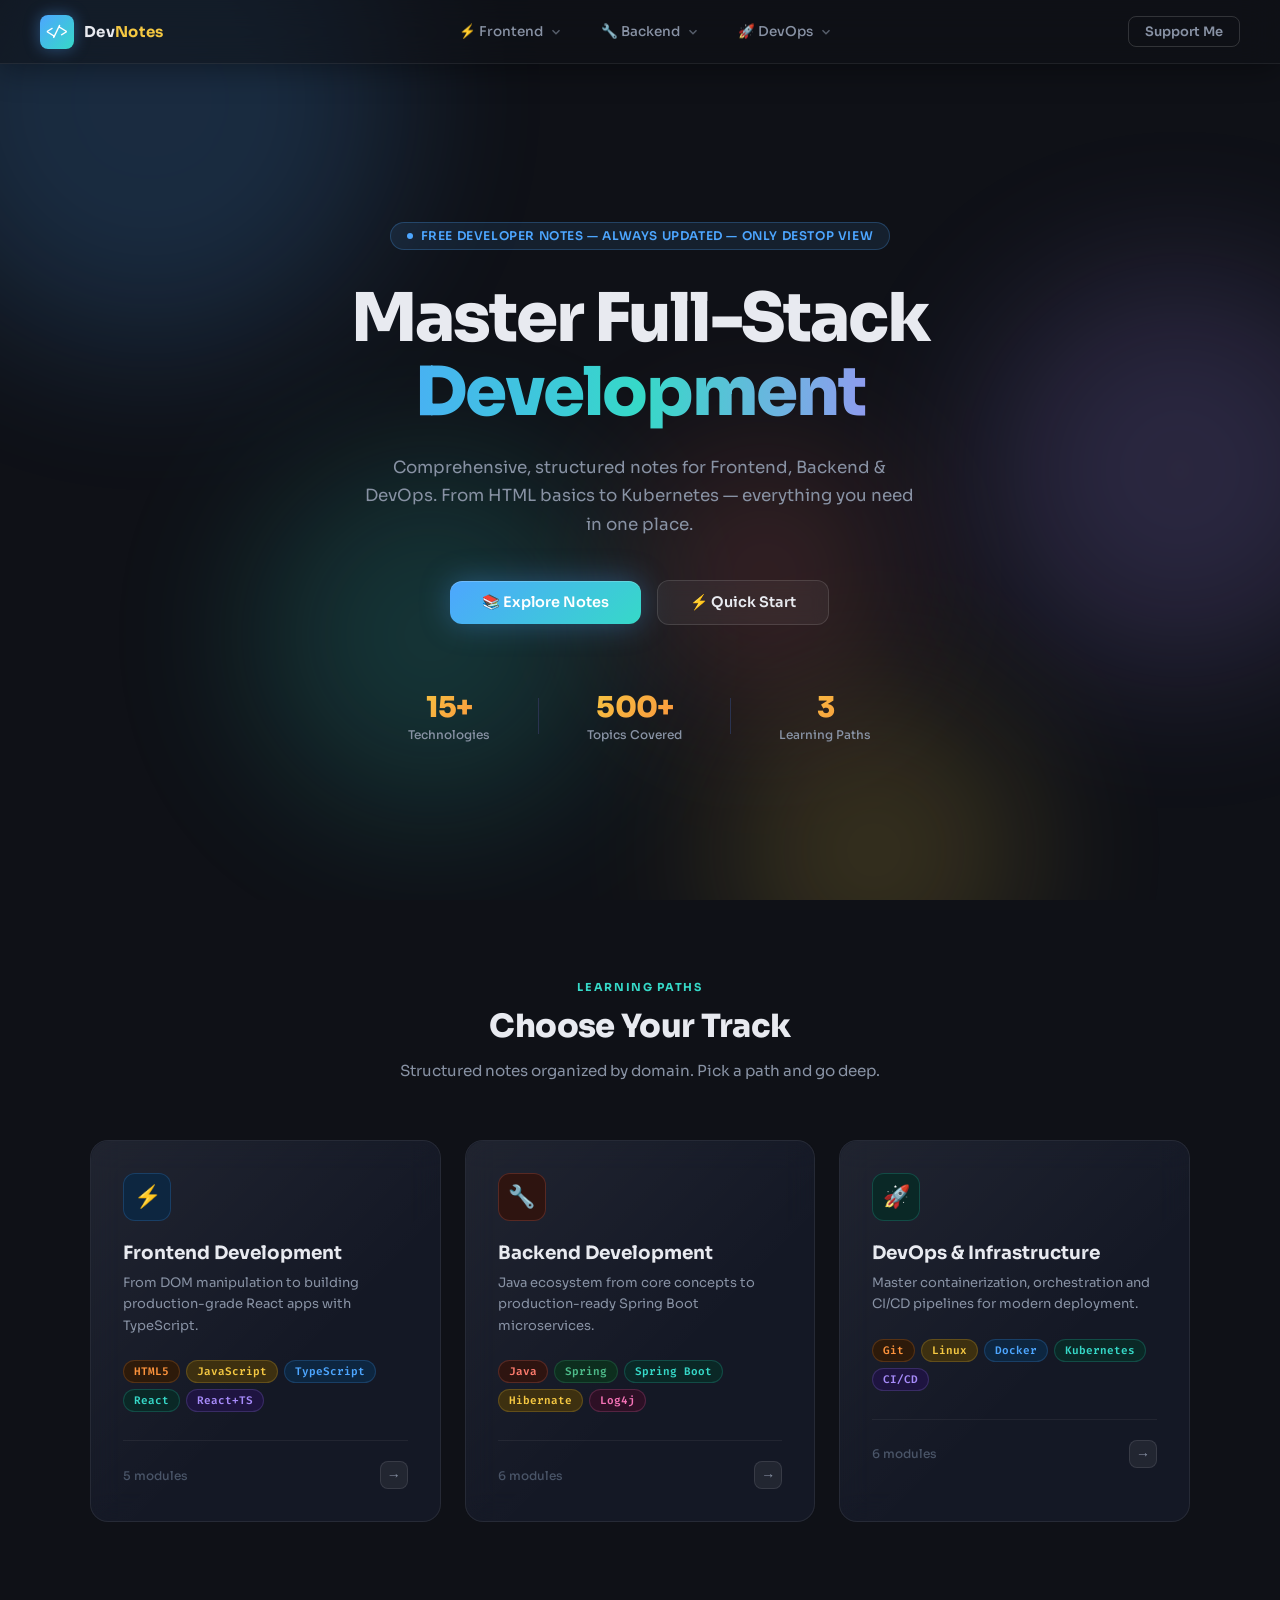
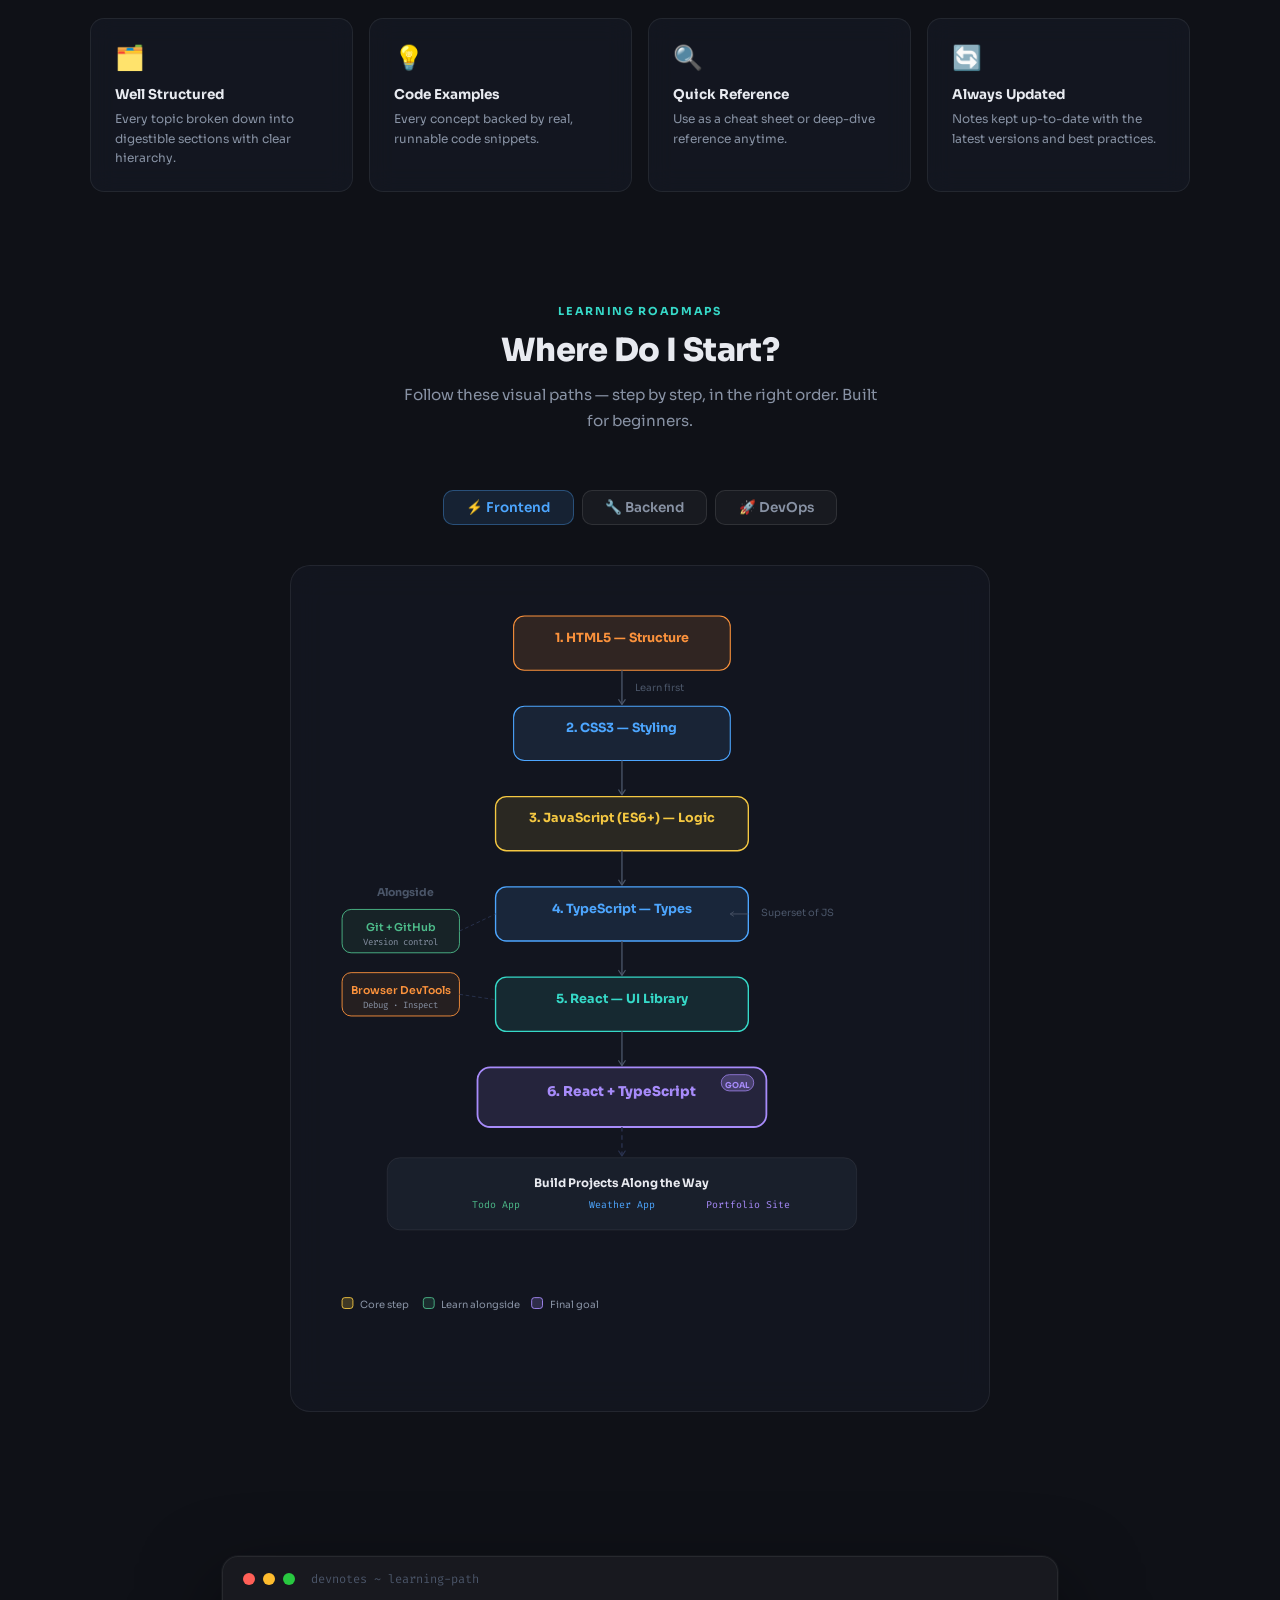
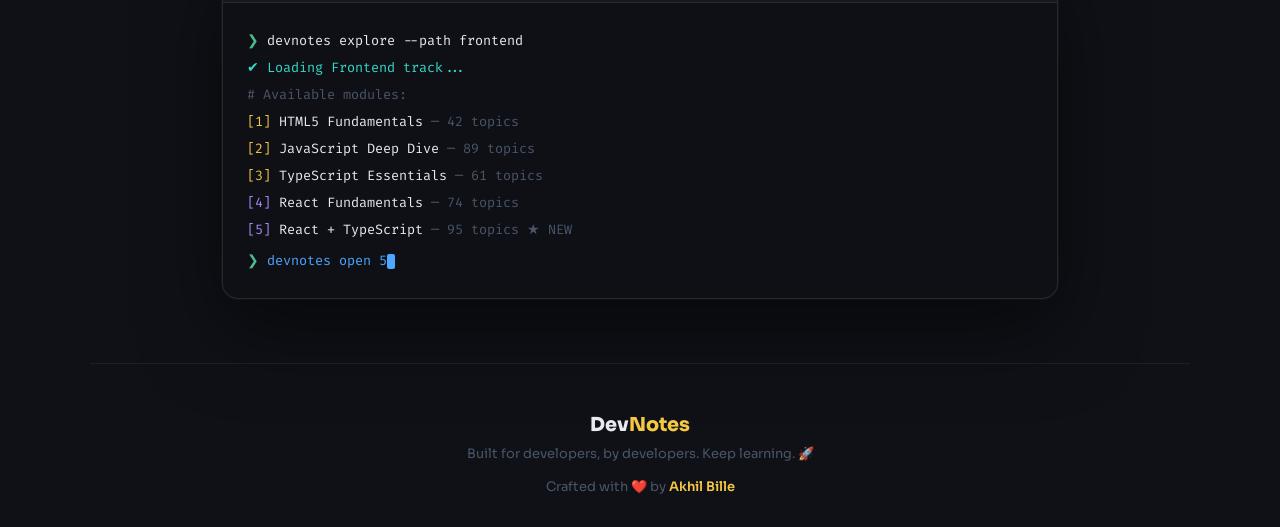
==== commit 328c2df5: "Support Me page" ====
--- a/index.html
+++ b/index.html
@@ -78,12 +78,12 @@
         </a>
         <div class="dropdown-divider"></div>
         <div class="dropdown-label">Frameworks</div>
-        <a class="dropdown-item" href="/404/coming-soon.html">
-          <span class="di-dot" style="background:var(--c-green)"></span> Spring
+        <a class="dropdown-item" href="/Backend/Spring boot part1/Spring_Complete_Notes.html">
+          <span class="di-dot" style="background:var(--c-green)"></span> Spring Boot Basics
           <span class="di-badge" style="background:var(--c-green-dim);color:var(--c-green)">Notes</span>
         </a>
         <a class="dropdown-item" href="/404/coming-soon.html">
-          <span class="di-dot" style="background:var(--c-teal)"></span> Spring Boot
+          <span class="di-dot" style="background:var(--c-teal)"></span> Spring Boot Advanced
           <span class="di-badge" style="background:var(--c-teal-dim);color:var(--c-teal)">Notes</span>
         </a>
         <a class="dropdown-item" href="/404/coming-soon.html">
@@ -137,10 +137,12 @@
 
   </ul>
 
-  <!-- <div class="nav-right">
-    <button class="btn-outline">Sign in</button>
-    <button class="btn-primary-nav">Get Started →</button>
-  </div> -->
+  <div class="nav-right">
+   <a href="/404/donate_coffee.html">
+     <button class="btn-outline">Support Me</button>
+   </a>
+    
+  </div>
 </nav>
 
 <!-- ===== HERO ===== -->
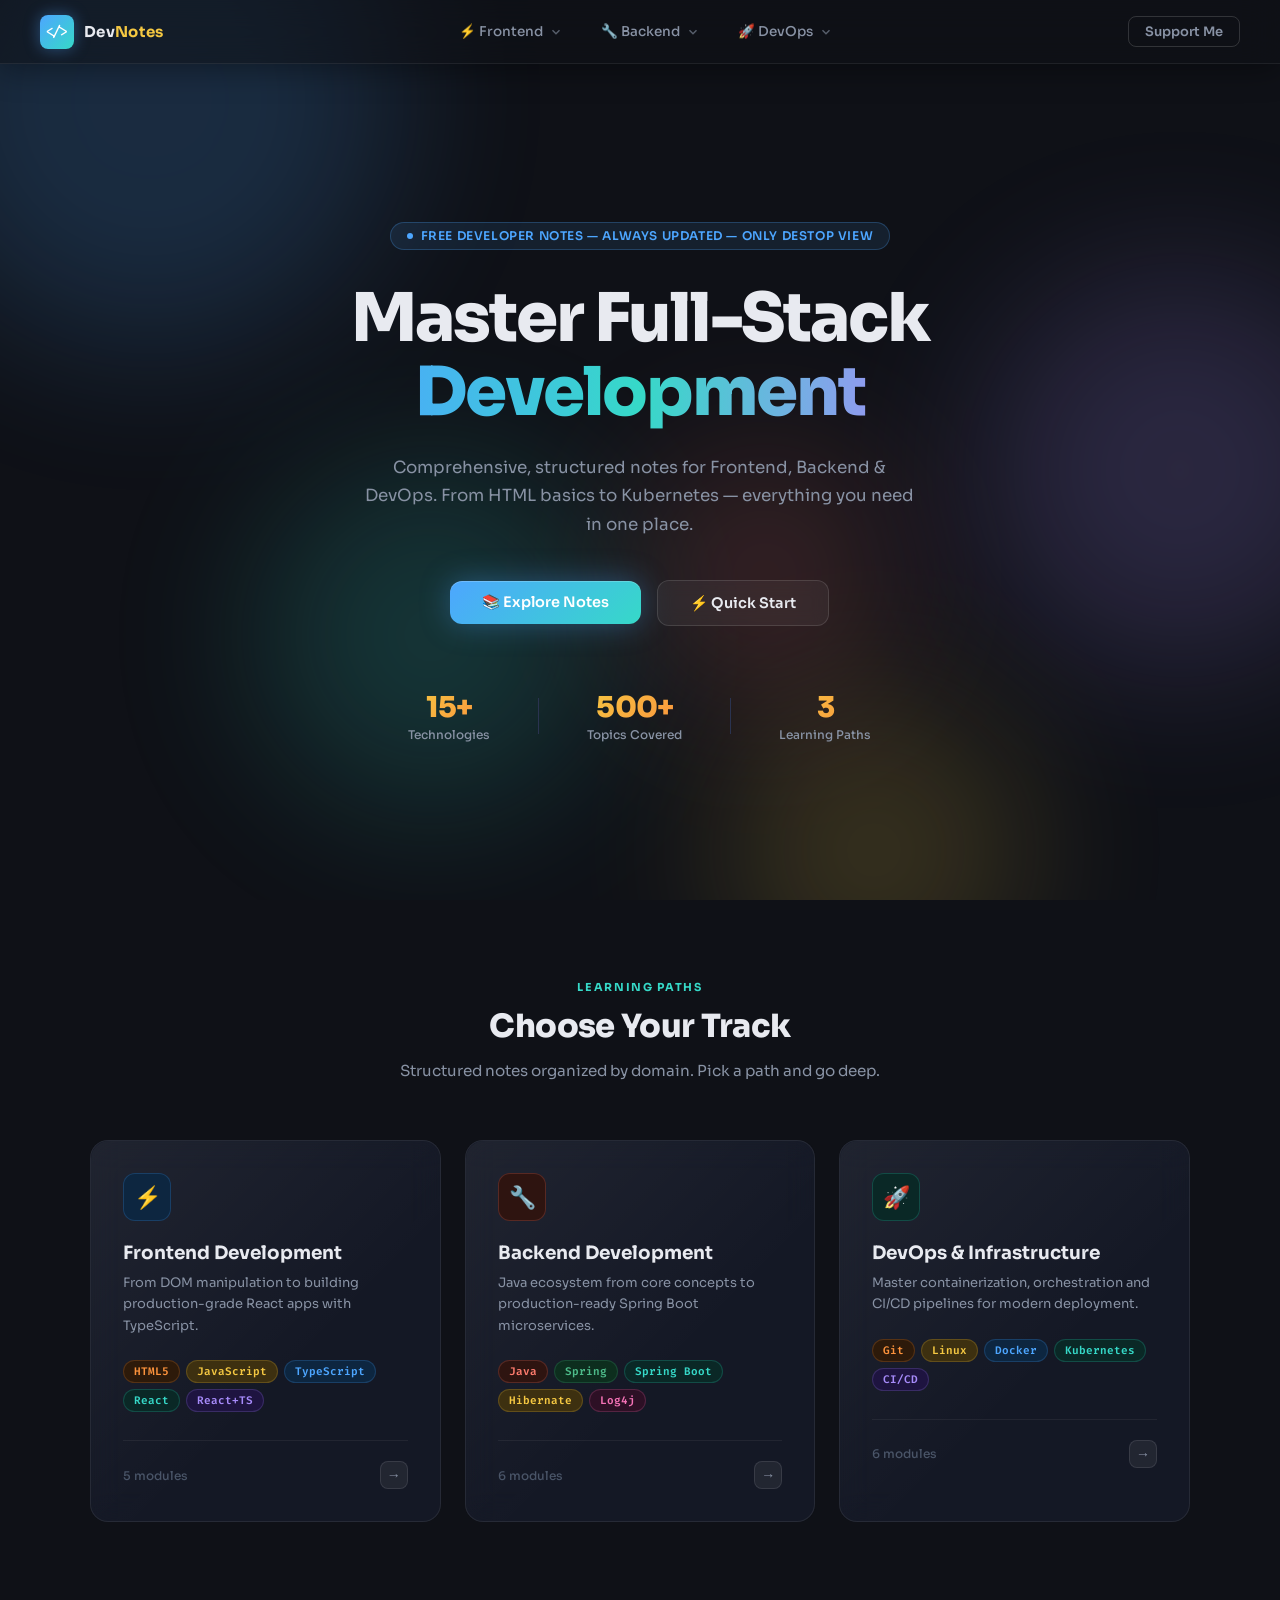
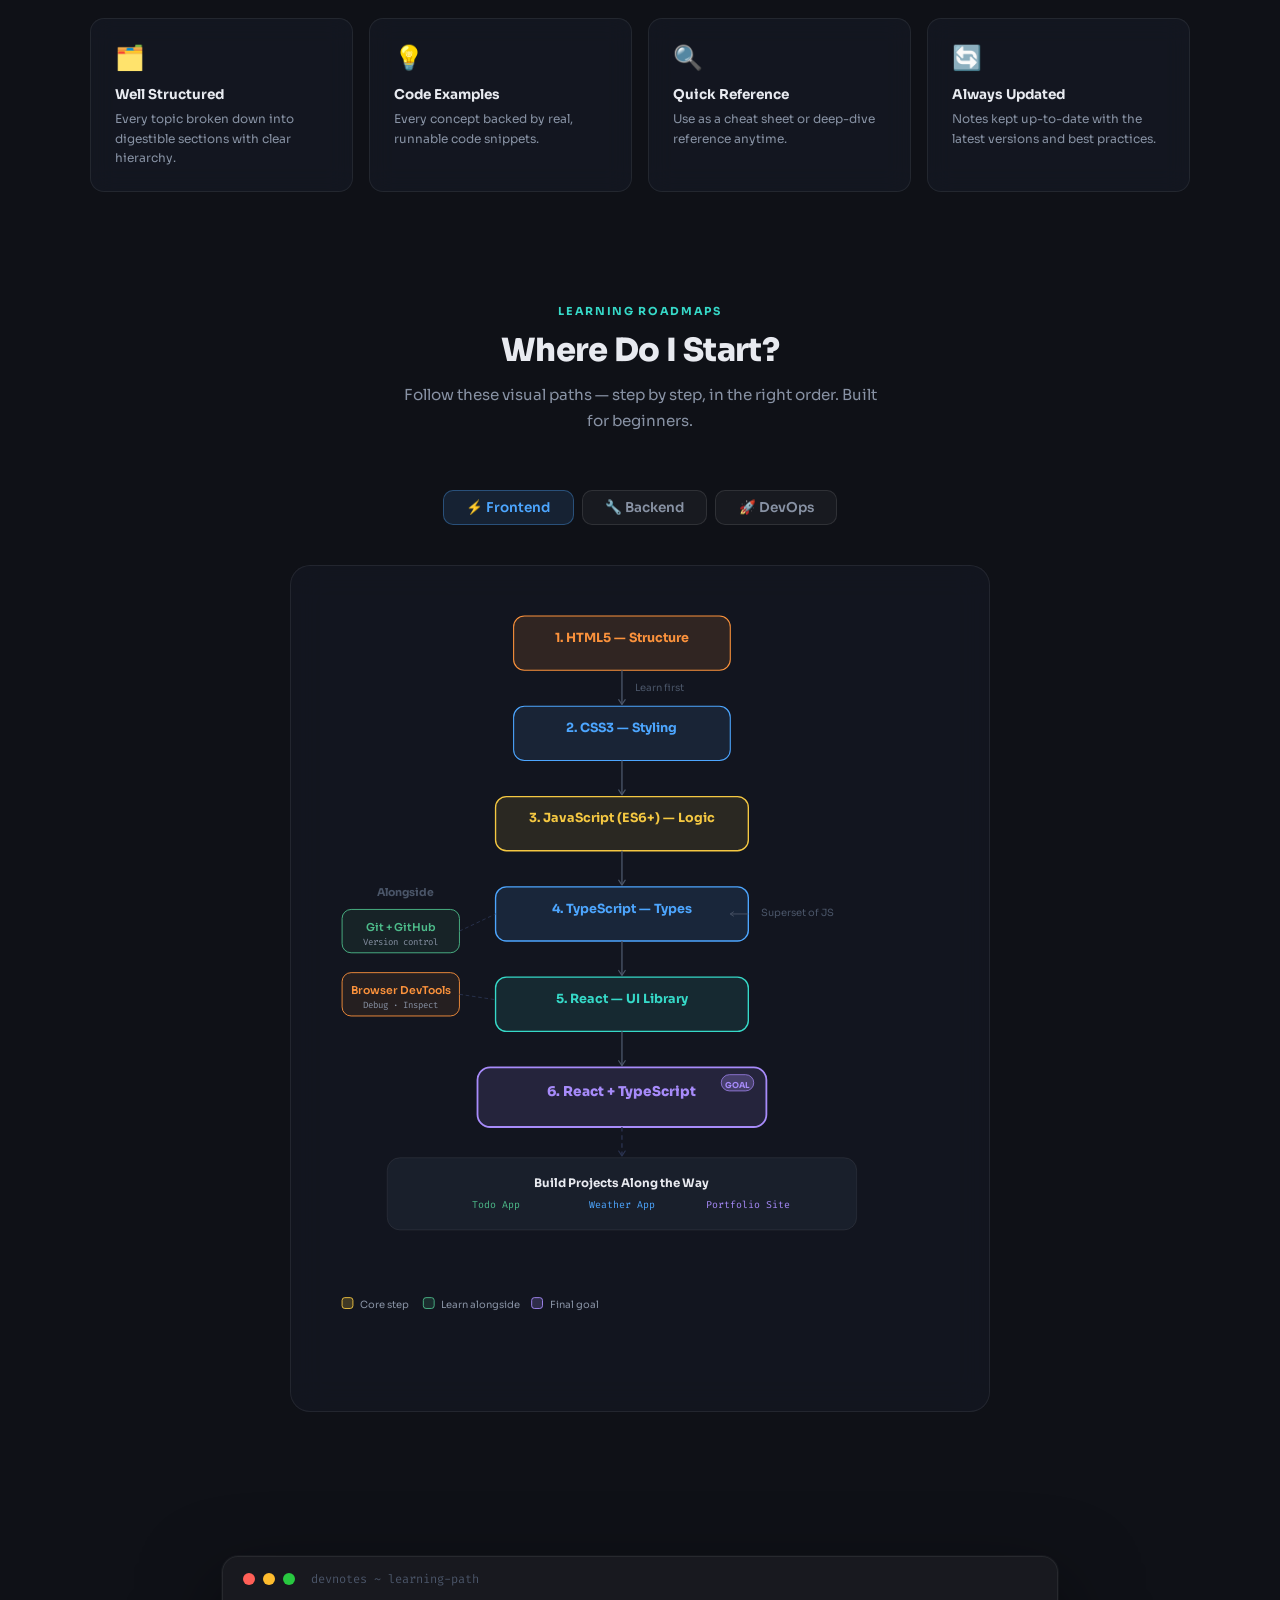
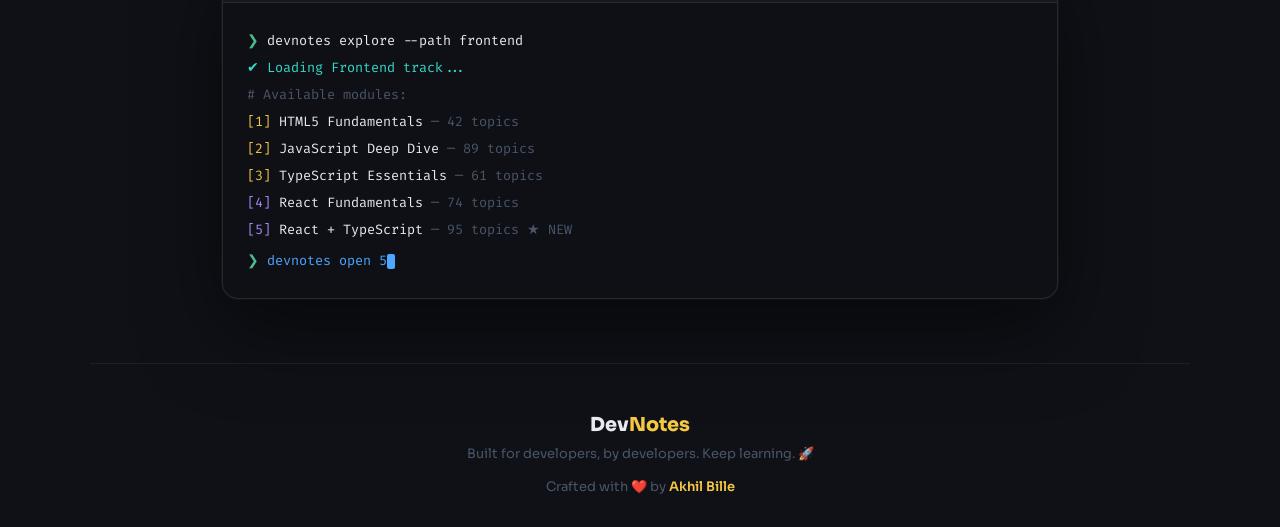
==== commit 17aba396: "Logo button link added" ====
--- a/index.html
+++ b/index.html
@@ -20,7 +20,7 @@
 
 <!-- ===== NAVBAR ===== -->
 <nav class="navbar">
-  <a href="#" class="nav-logo">
+  <a href="/" class="nav-logo">
     <div class="nav-logo-icon">&lt;/&gt;</div>
     <span class="nav-logo-text">Dev<span>Notes</span></span>
   </a>
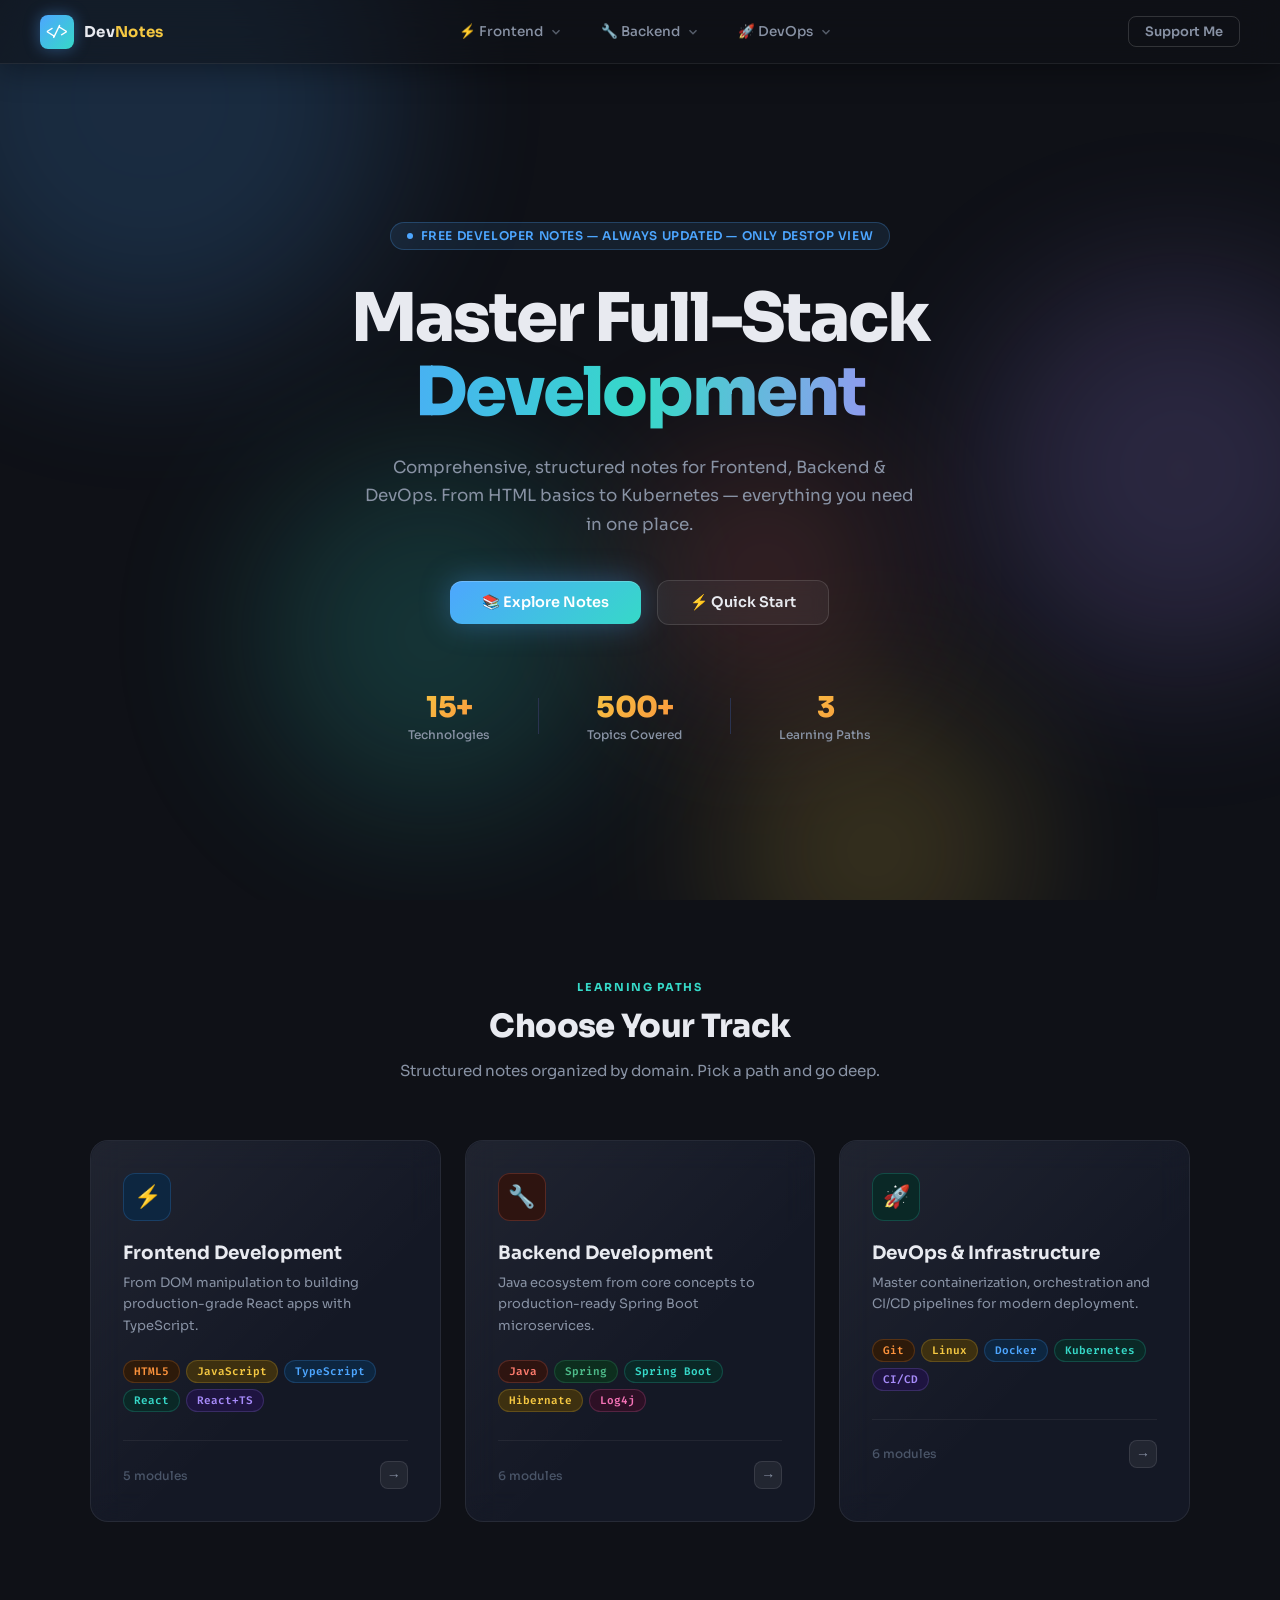
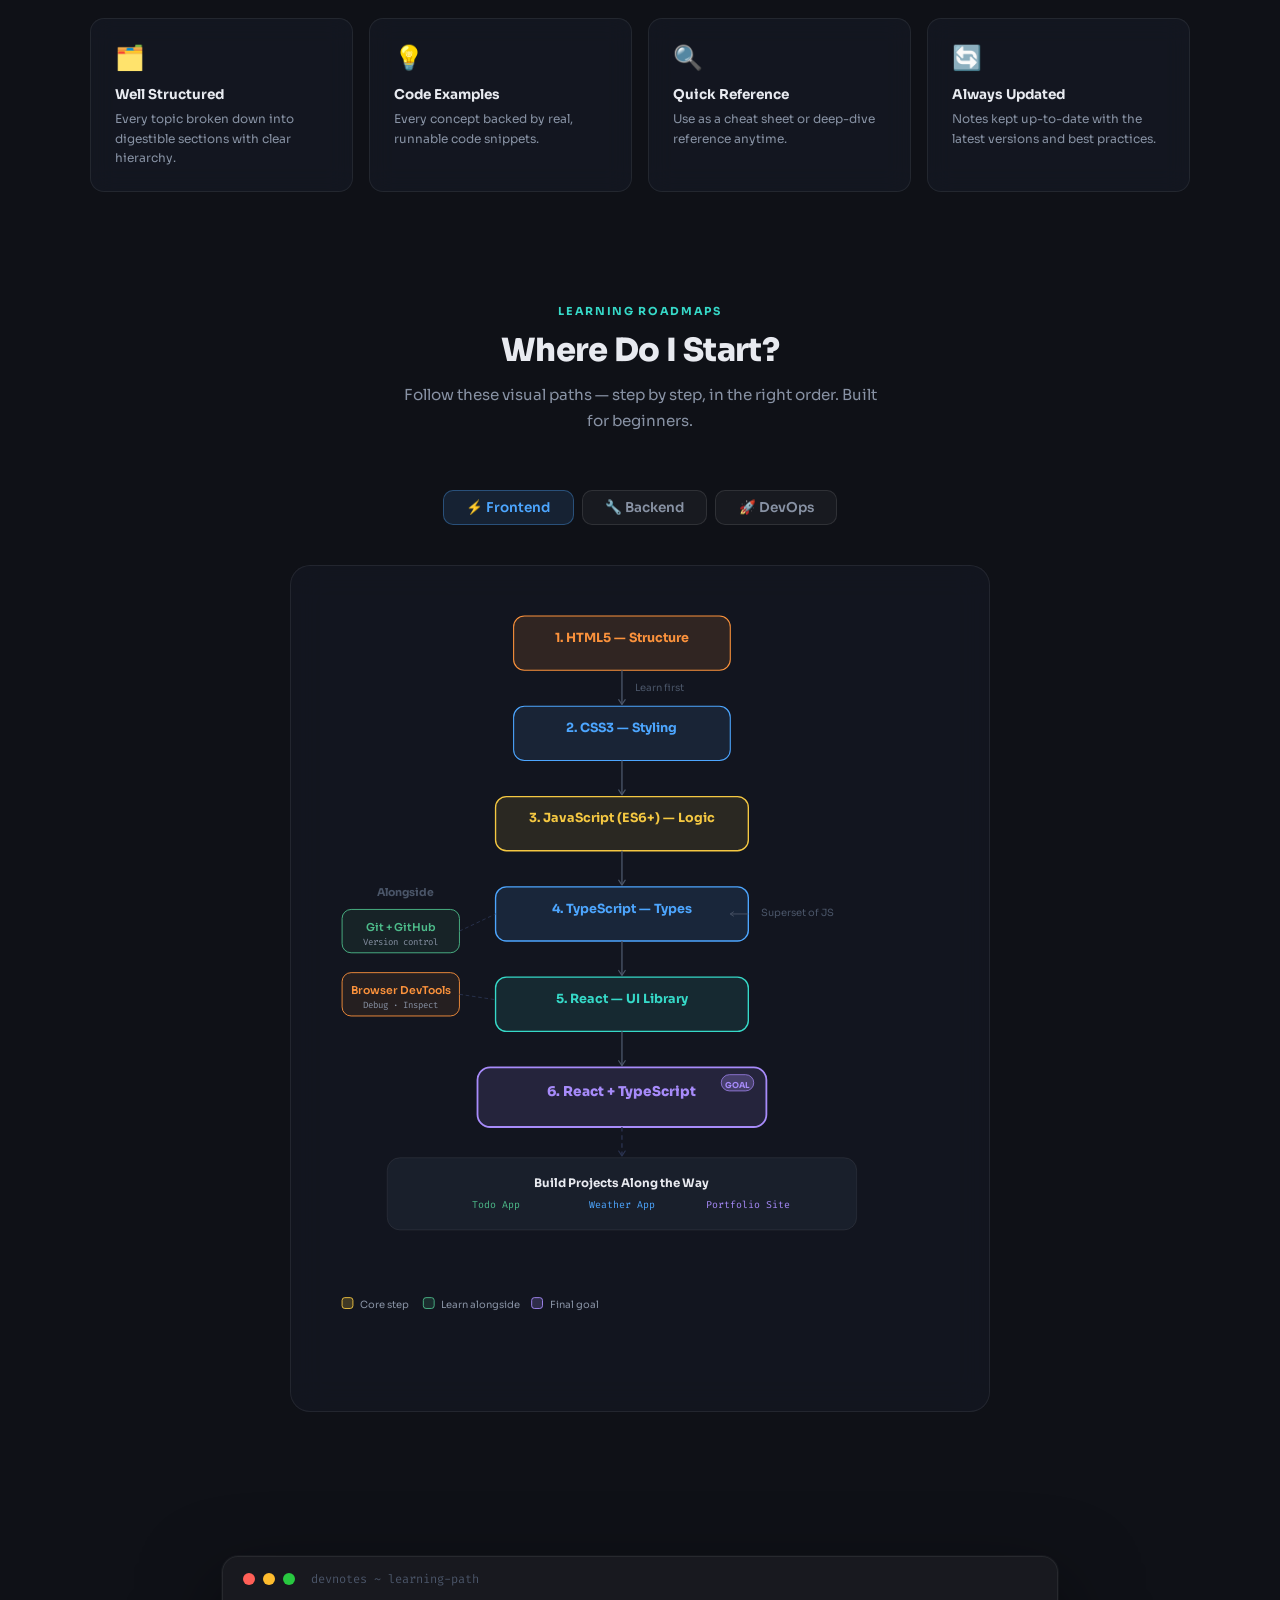
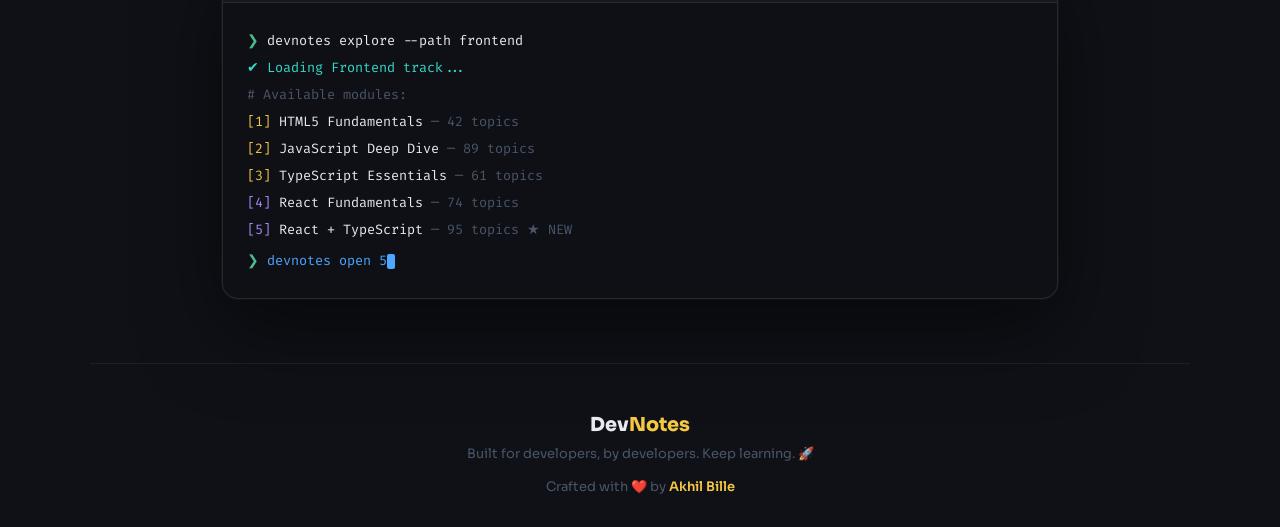
==== commit c1f24937: "Head tag added in Index.html" ====
--- a/index.html
+++ b/index.html
@@ -3,7 +3,59 @@
 <head>
 <meta charset="UTF-8">
 <meta name="viewport" content="width=device-width, initial-scale=1.0">
-<title>DevNotes — Master Full-Stack Development</title>
+
+<!-- Title & Description -->
+<title>DevNotes — Free Full-Stack Developer Notes | HTML, React, Java, Spring Boot, Docker</title>
+<meta name="description" content="Free structured developer notes for Full-Stack development. Learn HTML, CSS, JavaScript, TypeScript, React, Java, Spring Boot, Git, Docker, Kubernetes with examples and roadmaps.">
+
+<!-- Keywords -->
+<meta name="keywords" content="free full stack developer notes, HTML CSS notes, JavaScript ES6 notes, TypeScript notes, React notes, React TypeScript notes, Java core notes, Spring Boot notes, Hibernate notes, Git cheat sheet, Docker notes, Kubernetes notes, DevOps roadmap, CI CD notes, Linux notes, developer cheat sheet, web development notes, full stack roadmap 2025, learn React free, Spring Boot REST API notes, programming notes for beginners">
+
+<!-- Author & Robots -->
+<meta name="author" content="Akhil Bille">
+<meta name="robots" content="index, follow">
+<meta name="googlebot" content="index, follow">
+<link rel="canonical" href="https://devsnotes.netlify.app/">
+
+<!-- Open Graph (WhatsApp, LinkedIn, Facebook preview) -->
+<meta property="og:type" content="website">
+<meta property="og:url" content="https://devsnotes.netlify.app/">
+<meta property="og:title" content="DevNotes — Free Full-Stack Developer Notes">
+<meta property="og:description" content="Free notes for HTML, CSS, JavaScript, TypeScript, React, Java, Spring Boot, Docker, Kubernetes & more. 15+ technologies. 500+ topics.">
+<meta property="og:image" content="https://devsnotes.netlify.app/og-image.png">
+<meta property="og:site_name" content="DevNotes">
+<meta property="og:locale" content="en_US">
+
+<!-- Twitter / X Card -->
+<meta name="twitter:card" content="summary_large_image">
+<meta name="twitter:url" content="https://devsnotes.netlify.app/">
+<meta name="twitter:title" content="DevNotes — Free Full-Stack Developer Notes">
+<meta name="twitter:description" content="Free notes for HTML, JS, TypeScript, React, Java, Spring Boot, Docker & more. 15+ technologies, 500+ topics covered.">
+<meta name="twitter:image" content="https://devsnotes.netlify.app/og-image.png">
+
+<!-- Theme Color -->
+<meta name="theme-color" content="#0f172a">
+
+<!-- Structured Data (Google Rich Results) -->
+<script type="application/ld+json">
+{
+  "@context": "https://schema.org",
+  "@type": "WebSite",
+  "name": "DevNotes",
+  "url": "https://devsnotes.netlify.app/",
+  "description": "Free structured developer notes for Full-Stack development covering Frontend, Backend and DevOps.",
+  "author": {
+    "@type": "Person",
+    "name": "Akhil Bille"
+  },
+  "potentialAction": {
+    "@type": "SearchAction",
+    "target": "https://devsnotes.netlify.app/?q={search_term_string}",
+    "query-input": "required name=search_term_string"
+  }
+}
+</script>
+
 <link href="https://fonts.googleapis.com/css2?family=Fira+Code:wght@400;500&family=Sora:wght@300;400;500;600;700;800&display=swap" rel="stylesheet">
 <link rel="stylesheet" href="/styles/index.css">
 </head>
